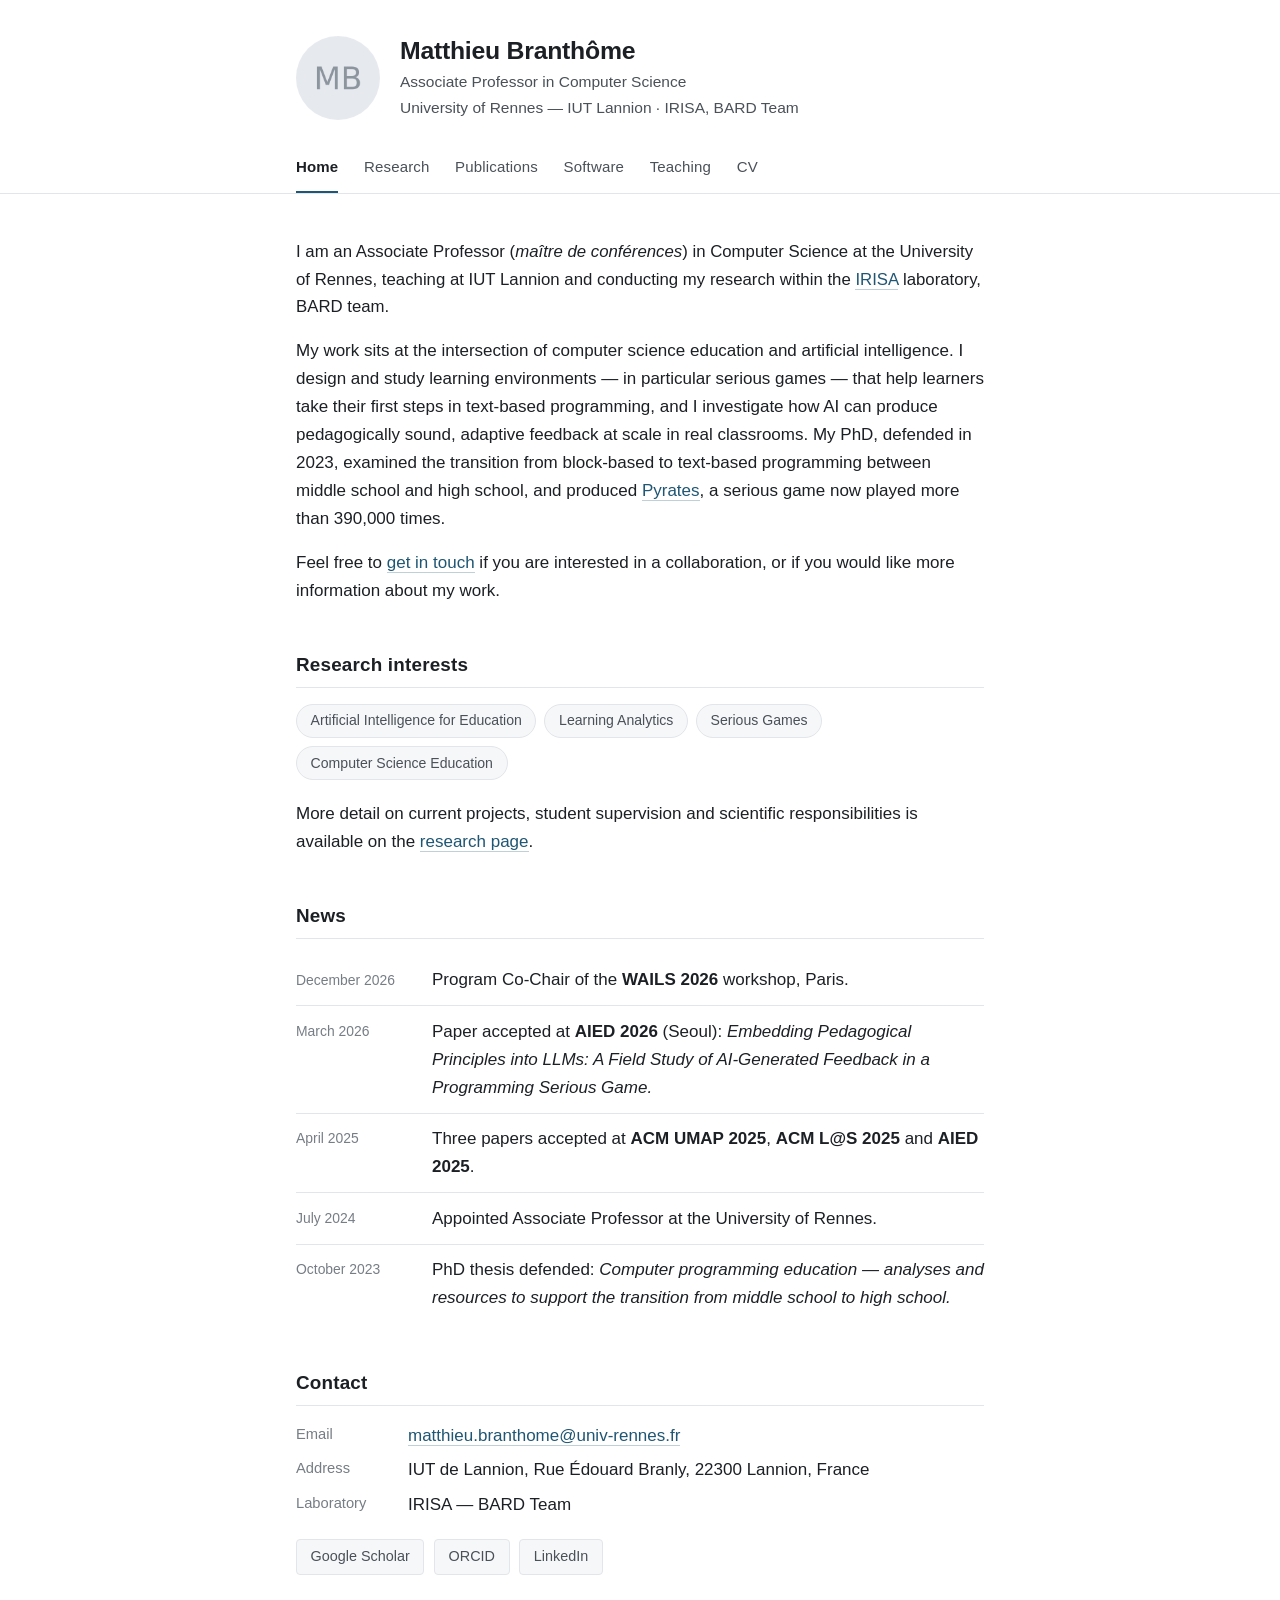
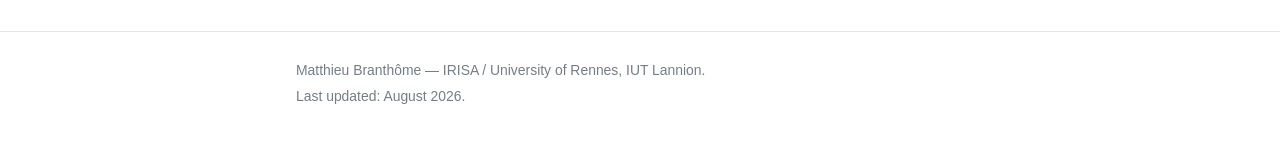
==== index.html @ 9af1801c "Initial version of the IRISA personal research page Static site, six pages, no build step: - index: " ====
<!DOCTYPE html>
<html lang="en">
<head>
<meta charset="utf-8">
<meta name="viewport" content="width=device-width, initial-scale=1">
<title>Matthieu Branthôme — Associate Professor, University of Rennes / IRISA</title>
<meta name="description" content="Matthieu Branthôme, Associate Professor in Computer Science at the University of Rennes (IUT Lannion), IRISA laboratory. Research on AI for education, learning analytics, serious games and computer science education.">
<meta name="author" content="Matthieu Branthôme">
<link rel="stylesheet" href="style.css">
</head>
<body>

<header class="site-header">
  <div class="wrap">
    <div class="identity">
      <img src="photo.jpg" alt="Portrait of Matthieu Branthôme">
      <div>
        <h1>Matthieu Branthôme</h1>
        <p class="role">
          <span>Associate Professor in Computer Science</span>
          <span>University of Rennes — IUT Lannion · IRISA, BARD Team</span>
        </p>
      </div>
    </div>
    <nav class="site-nav" aria-label="Main">
      <ul>
        <li><a href="index.html" aria-current="page">Home</a></li>
        <li><a href="research.html">Research</a></li>
        <li><a href="publications.html">Publications</a></li>
        <li><a href="software.html">Software</a></li>
        <li><a href="teaching.html">Teaching</a></li>
        <li><a href="cv.html">CV</a></li>
      </ul>
    </nav>
  </div>
</header>

<main>
  <div class="wrap">

    <section>
      <p class="lead">
        I am an Associate Professor (<em>maître de conférences</em>) in Computer Science at
        the University of Rennes, teaching at IUT Lannion and conducting my research within
        the <a href="https://www.irisa.fr/">IRISA</a> laboratory, BARD team.
      </p>
      <p>
        My work sits at the intersection of computer science education and artificial
        intelligence. I design and study learning environments — in particular serious
        games — that help learners take their first steps in text-based programming, and I
        investigate how AI can produce pedagogically sound, adaptive feedback at scale in
        real classrooms. My PhD, defended in 2023, examined the transition from block-based
        to text-based programming between middle school and high school, and produced
        <a href="software.html">Pyrates</a>, a serious game now played more than 390,000 times.
      </p>
      <p>
        Feel free to <a href="#contact">get in touch</a> if you are interested in a
        collaboration, or if you would like more information about my work.
      </p>
    </section>

    <section>
      <h2>Research interests</h2>
      <ul class="tags">
        <li>Artificial Intelligence for Education</li>
        <li>Learning Analytics</li>
        <li>Serious Games</li>
        <li>Computer Science Education</li>
      </ul>
      <p>
        More detail on current projects, student supervision and scientific
        responsibilities is available on the <a href="research.html">research page</a>.
      </p>
    </section>

    <section>
      <h2>News</h2>
      <ul class="news">
        <li>
          <time datetime="2026-12">December 2026</time>
          <div>Program Co-Chair of the <strong>WAILS 2026</strong> workshop, Paris.</div>
        </li>
        <li>
          <time datetime="2026-03">March 2026</time>
          <div>
            Paper accepted at <strong>AIED 2026</strong> (Seoul):
            <em>Embedding Pedagogical Principles into LLMs: A Field Study of AI-Generated
            Feedback in a Programming Serious Game.</em>
          </div>
        </li>
        <li>
          <time datetime="2025-04">April 2025</time>
          <div>
            Three papers accepted at <strong>ACM UMAP 2025</strong>,
            <strong>ACM L@S 2025</strong> and <strong>AIED 2025</strong>.
          </div>
        </li>
        <li>
          <time datetime="2024-07">July 2024</time>
          <div>Appointed Associate Professor at the University of Rennes.</div>
        </li>
        <li>
          <time datetime="2023-10">October 2023</time>
          <div>
            PhD thesis defended:
            <em>Computer programming education — analyses and resources to support the
            transition from middle school to high school.</em>
          </div>
        </li>
      </ul>
    </section>

    <section id="contact">
      <h2>Contact</h2>
      <dl class="contact">
        <dt>Email</dt>
        <dd><a href="mailto:matthieu.branthome@univ-rennes.fr">matthieu.branthome@univ-rennes.fr</a></dd>
        <dt>Address</dt>
        <dd>IUT de Lannion, Rue Édouard Branly, 22300 Lannion, France</dd>
        <dt>Laboratory</dt>
        <dd>IRISA — BARD Team</dd>
      </dl>
      <ul class="profiles">
        <li><a href="https://scholar.google.com/citations?user=osJZPW0AAAAJ&amp;hl=fr">Google Scholar</a></li>
        <li><a href="https://orcid.org/0000-0002-9795-0760">ORCID</a></li>
        <li><a href="https://www.linkedin.com/in/matthieu-branthome/">LinkedIn</a></li>
      </ul>
    </section>

  </div>
</main>

<footer class="site-footer">
  <div class="wrap">
    <p>Matthieu Branthôme — IRISA / University of Rennes, IUT Lannion.</p>
    <p>Last updated: August 2026.</p>
  </div>
</footer>

</body>
</html>
---- style.css ----
/* ------------------------------------------------------------------
   Matthieu Branthôme — personal research page
   Single stylesheet shared by every page.
   No external dependencies: works offline and on a static WebDAV space.
   ------------------------------------------------------------------ */

:root {
  --ink:        #1c2024;
  --ink-soft:   #4a5158;
  --ink-faint:  #767d85;
  --accent:     #1f5673;
  --accent-dk:  #14384b;
  --rule:       #e2e5e9;
  --bg:         #ffffff;
  --bg-soft:    #f6f7f9;
  --maxw:       46rem;
}

*, *::before, *::after { box-sizing: border-box; }

html { -webkit-text-size-adjust: 100%; }

body {
  margin: 0;
  background: var(--bg);
  color: var(--ink);
  font-family: -apple-system, BlinkMacSystemFont, "Segoe UI", "Helvetica Neue",
               Arial, sans-serif;
  font-size: 17px;
  line-height: 1.65;
  -webkit-font-smoothing: antialiased;
}

.wrap {
  max-width: var(--maxw);
  margin: 0 auto;
  padding: 0 1.5rem;
}

/* ---------- Links ---------- */

a {
  color: var(--accent);
  text-decoration: none;
  border-bottom: 1px solid rgba(31, 86, 115, 0.28);
}

a:hover { color: var(--accent-dk); border-bottom-color: var(--accent-dk); }

a:focus-visible {
  outline: 2px solid var(--accent);
  outline-offset: 2px;
  border-radius: 2px;
}

/* ---------- Header & navigation ---------- */

.site-header {
  border-bottom: 1px solid var(--rule);
  padding: 2.25rem 0 0;
}

.identity { display: flex; align-items: center; gap: 1.25rem; flex-wrap: wrap; }

.identity img {
  width: 84px; height: 84px;
  border-radius: 50%;
  object-fit: cover;
  background: var(--bg-soft);
  flex: none;
}

.identity h1 {
  font-size: 1.55rem;
  line-height: 1.25;
  margin: 0 0 0.15rem;
  letter-spacing: -0.01em;
}

.identity .role {
  margin: 0;
  color: var(--ink-soft);
  font-size: 0.97rem;
}

.identity .role span { display: block; }

nav.site-nav { margin-top: 1.75rem; }

nav.site-nav ul {
  list-style: none;
  margin: 0;
  padding: 0;
  display: flex;
  flex-wrap: wrap;
  gap: 0.25rem 1.6rem;
}

nav.site-nav a {
  display: inline-block;
  padding: 0.4rem 0 0.7rem;
  border-bottom: 2px solid transparent;
  color: var(--ink-soft);
  font-size: 0.94rem;
  letter-spacing: 0.01em;
}

nav.site-nav a:hover { color: var(--accent); }

nav.site-nav a[aria-current="page"] {
  color: var(--ink);
  font-weight: 600;
  border-bottom-color: var(--accent);
}

/* ---------- Main content ---------- */

main { padding: 2.75rem 0 3.5rem; }

h2 {
  font-size: 1.18rem;
  letter-spacing: 0.01em;
  margin: 2.75rem 0 1rem;
  padding-bottom: 0.4rem;
  border-bottom: 1px solid var(--rule);
}

main > .wrap > h2:first-child,
main .wrap > section:first-child h2 { margin-top: 0; }

h3 {
  font-size: 1.02rem;
  margin: 1.75rem 0 0.6rem;
  color: var(--accent-dk);
}

p { margin: 0 0 1rem; }

.lead { font-size: 1.05rem; }

ul.plain { list-style: none; margin: 0 0 1rem; padding: 0; }

ul.plain > li { margin-bottom: 0.45rem; }

ul.tags {
  list-style: none;
  display: flex;
  flex-wrap: wrap;
  gap: 0.5rem;
  margin: 0 0 1.25rem;
  padding: 0;
}

ul.tags li {
  background: var(--bg-soft);
  border: 1px solid var(--rule);
  border-radius: 999px;
  padding: 0.28rem 0.85rem;
  font-size: 0.88rem;
  color: var(--ink-soft);
}

/* ---------- News ---------- */

.news { list-style: none; margin: 0; padding: 0; }

.news li {
  display: grid;
  grid-template-columns: 7.5rem 1fr;
  gap: 0 1rem;
  padding: 0.7rem 0;
  border-bottom: 1px solid var(--rule);
}

.news li:last-child { border-bottom: 0; }

.news time {
  color: var(--ink-faint);
  font-size: 0.87rem;
  font-variant-numeric: tabular-nums;
  padding-top: 0.15rem;
}

/* ---------- Publications ---------- */

ol.pubs { list-style: none; margin: 0; padding: 0; counter-reset: pub; }

ol.pubs > li {
  position: relative;
  padding: 0 0 1.15rem 2.4rem;
  margin-bottom: 1.15rem;
  border-bottom: 1px solid var(--rule);
}

ol.pubs > li:last-child { border-bottom: 0; }

ol.pubs > li::before {
  counter-increment: pub;
  content: "[" counter(pub) "]";
  position: absolute;
  left: 0;
  top: 0;
  color: var(--ink-faint);
  font-size: 0.86rem;
  font-variant-numeric: tabular-nums;
  padding-top: 0.15rem;
}

.pub-title { font-weight: 600; }

.pub-venue { color: var(--ink-soft); font-style: italic; }

.pub-meta { display: block; font-size: 0.89rem; margin-top: 0.2rem; }

.pub-meta a { margin-right: 0.9rem; }

/* ---------- Teaching / CV entries ---------- */

.entry {
  padding: 0 0 1.1rem;
  margin-bottom: 1.1rem;
  border-bottom: 1px solid var(--rule);
}

.entry:last-child { border-bottom: 0; }

.entry-head {
  display: flex;
  justify-content: space-between;
  align-items: baseline;
  gap: 1rem;
  flex-wrap: wrap;
}

.entry-head h3 { margin: 0; color: var(--ink); font-size: 1rem; }

.entry-head .when {
  color: var(--ink-faint);
  font-size: 0.87rem;
  font-variant-numeric: tabular-nums;
  white-space: nowrap;
}

.entry .where { color: var(--ink-soft); font-size: 0.94rem; margin: 0.1rem 0 0.5rem; }

table.courses {
  width: 100%;
  border-collapse: collapse;
  font-size: 0.94rem;
  margin: 0.5rem 0 0;
}

table.courses th {
  text-align: left;
  font-weight: 600;
  font-size: 0.8rem;
  letter-spacing: 0.04em;
  text-transform: uppercase;
  color: var(--ink-faint);
  border-bottom: 1px solid var(--rule);
  padding: 0 0.75rem 0.35rem 0;
}

table.courses td {
  padding: 0.45rem 0.75rem 0.45rem 0;
  border-bottom: 1px solid var(--rule);
  vertical-align: top;
}

table.courses tr:last-child td { border-bottom: 0; }

table.courses td:nth-child(2),
table.courses th:nth-child(2) { white-space: nowrap; color: var(--ink-soft); }

table.courses td:last-child,
table.courses th:last-child {
  white-space: nowrap;
  text-align: right;
  padding-right: 0;
  color: var(--ink-soft);
  font-variant-numeric: tabular-nums;
}

/* ---------- Callout box ---------- */

.card {
  background: var(--bg-soft);
  border: 1px solid var(--rule);
  border-radius: 6px;
  padding: 1.25rem 1.4rem;
  margin: 0 0 1.5rem;
}

.card p:last-child { margin-bottom: 0; }

.card h3 { margin-top: 0; }

/* ---------- Contact / profile links ---------- */

.contact { display: grid; grid-template-columns: 6rem 1fr; gap: 0.4rem 1rem; margin: 0; }

.contact dt { color: var(--ink-faint); font-size: 0.92rem; }

.contact dd { margin: 0; }

.profiles {
  list-style: none;
  display: flex;
  flex-wrap: wrap;
  gap: 0.6rem;
  padding: 0;
  margin: 1.25rem 0 0;
}

.profiles a {
  display: inline-block;
  border: 1px solid var(--rule);
  border-radius: 4px;
  padding: 0.32rem 0.85rem;
  font-size: 0.9rem;
  color: var(--ink-soft);
  background: var(--bg-soft);
}

.profiles a:hover { color: var(--accent); border-color: var(--accent); }

/* ---------- Footer ---------- */

.site-footer {
  border-top: 1px solid var(--rule);
  padding: 1.5rem 0 2.5rem;
  color: var(--ink-faint);
  font-size: 0.87rem;
}

.site-footer p { margin: 0.2rem 0; }

.site-footer a { color: var(--ink-soft); }

/* ---------- Small screens ---------- */

@media (max-width: 34rem) {
  body { font-size: 16px; }
  .identity img { width: 68px; height: 68px; }
  .identity h1 { font-size: 1.35rem; }
  .news li { grid-template-columns: 1fr; gap: 0.1rem; }
  .contact { grid-template-columns: 1fr; gap: 0 0; }
  .contact dd { margin-bottom: 0.5rem; }
  nav.site-nav ul { gap: 0.1rem 1.1rem; }
  table.courses td:last-child, table.courses th:last-child { white-space: normal; }
}

/* ---------- Print ---------- */

@media print {
  nav.site-nav, .site-footer { display: none; }
  body { font-size: 11pt; }
  a { color: var(--ink); border-bottom: 0; }
}
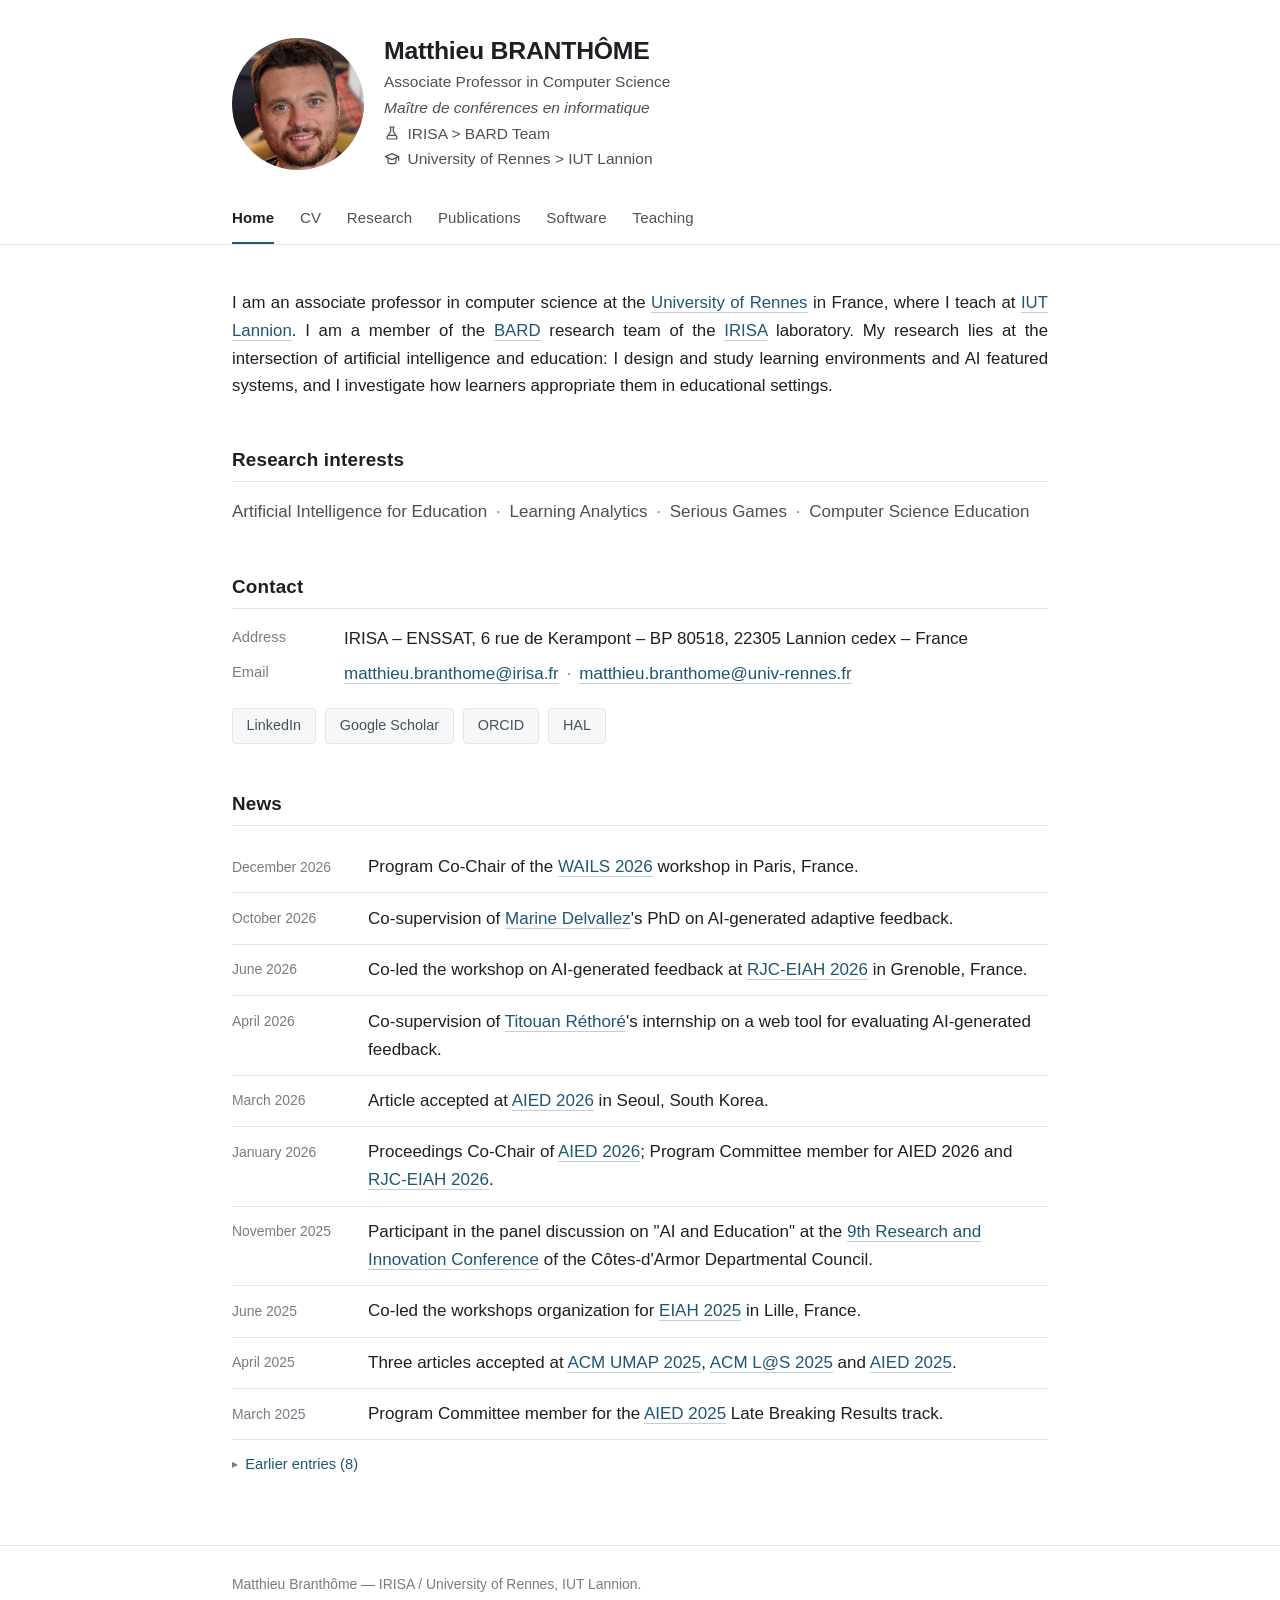
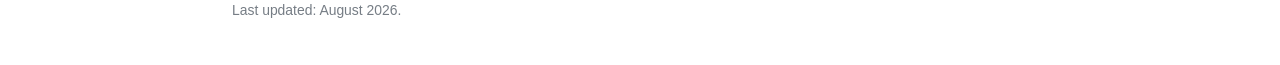
==== commit 7acf63fd: "First version" ====
--- a/index.html
+++ b/index.html
@@ -3,9 +3,10 @@
 <head>
 <meta charset="utf-8">
 <meta name="viewport" content="width=device-width, initial-scale=1">
-<title>Matthieu Branthôme — Associate Professor, University of Rennes / IRISA</title>
-<meta name="description" content="Matthieu Branthôme, Associate Professor in Computer Science at the University of Rennes (IUT Lannion), IRISA laboratory. Research on AI for education, learning analytics, serious games and computer science education.">
+<title>Matthieu Branthôme — Associate Professor, IRISA / University of Rennes</title>
+<meta name="description" content="Matthieu Branthôme, Associate Professor in Computer Science at the University of Rennes (IUT Lannion), member of the BARD team at IRISA. Artificial Intelligence for Education, Learning Analytics, Serious Games, Computer Science Education.">
 <meta name="author" content="Matthieu Branthôme">
+<link rel="icon" type="image/png" href="favicon.png">
 <link rel="stylesheet" href="style.css">
 </head>
 <body>
@@ -15,21 +16,23 @@
     <div class="identity">
       <img src="photo.jpg" alt="Portrait of Matthieu Branthôme">
       <div>
-        <h1>Matthieu Branthôme</h1>
+        <h1>Matthieu BRANTHÔME</h1>
         <p class="role">
           <span>Associate Professor in Computer Science</span>
-          <span>University of Rennes — IUT Lannion · IRISA, BARD Team</span>
+          <span><em>Maître de conférences en informatique</em></span>
+          <span class="aff research">IRISA &gt; BARD Team</span>
+          <span class="aff teaching">University of Rennes &gt; IUT Lannion</span>
         </p>
       </div>
     </div>
     <nav class="site-nav" aria-label="Main">
       <ul>
         <li><a href="index.html" aria-current="page">Home</a></li>
+        <li><a href="cv.html">CV</a></li>
         <li><a href="research.html">Research</a></li>
         <li><a href="publications.html">Publications</a></li>
         <li><a href="software.html">Software</a></li>
         <li><a href="teaching.html">Teaching</a></li>
-        <li><a href="cv.html">CV</a></li>
       </ul>
     </nav>
   </div>
@@ -40,37 +43,45 @@
 
     <section>
       <p class="lead">
-        I am an Associate Professor (<em>maître de conférences</em>) in Computer Science at
-        the University of Rennes, teaching at IUT Lannion and conducting my research within
-        the <a href="https://www.irisa.fr/">IRISA</a> laboratory, BARD team.
-      </p>
-      <p>
-        My work sits at the intersection of computer science education and artificial
-        intelligence. I design and study learning environments — in particular serious
-        games — that help learners take their first steps in text-based programming, and I
-        investigate how AI can produce pedagogically sound, adaptive feedback at scale in
-        real classrooms. My PhD, defended in 2023, examined the transition from block-based
-        to text-based programming between middle school and high school, and produced
-        <a href="software.html">Pyrates</a>, a serious game now played more than 390,000 times.
-      </p>
-      <p>
-        Feel free to <a href="#contact">get in touch</a> if you are interested in a
-        collaboration, or if you would like more information about my work.
+        I am an associate professor in computer science at the
+        <a href="https://www.univ-rennes.fr/" target="_blank" rel="noopener">University of Rennes</a> in France, where I
+        teach at <a href="https://iut-lannion.univ-rennes.fr/" target="_blank" rel="noopener">IUT Lannion</a>. I am a member
+        of the <a href="https://www-bard.irisa.fr/" target="_blank" rel="noopener">BARD</a> research team of the
+        <a href="https://www.irisa.fr/" target="_blank" rel="noopener">IRISA</a> laboratory. My research lies at the
+        intersection of artificial intelligence and education: I design and study learning
+        environments and AI featured systems, and I investigate how learners appropriate them
+        in educational settings.
       </p>
     </section>
 
     <section>
       <h2>Research interests</h2>
-      <ul class="tags">
+      <ul class="interests">
         <li>Artificial Intelligence for Education</li>
         <li>Learning Analytics</li>
         <li>Serious Games</li>
         <li>Computer Science Education</li>
       </ul>
-      <p>
-        More detail on current projects, student supervision and scientific
-        responsibilities is available on the <a href="research.html">research page</a>.
-      </p>
+    </section>
+
+    <section id="contact">
+      <h2>Contact</h2>
+      <dl class="contact">
+        <dt>Address</dt>
+        <dd>IRISA – ENSSAT, 6 rue de Kerampont – BP 80518, 22305 Lannion cedex – France</dd>
+        <dt>Email</dt>
+        <dd class="mails">
+          <a href="mailto:matthieu.branthome@irisa.fr">matthieu.branthome@irisa.fr</a>
+          <span aria-hidden="true">·</span>
+          <a href="mailto:matthieu.branthome@univ-rennes.fr">matthieu.branthome@univ-rennes.fr</a>
+        </dd>
+      </dl>
+      <ul class="profiles">
+        <li><a href="https://www.linkedin.com/in/matthieu-branthome/" target="_blank" rel="noopener">LinkedIn</a></li>
+        <li><a href="https://scholar.google.com/citations?user=osJZPW0AAAAJ&amp;hl=fr" target="_blank" rel="noopener">Google Scholar</a></li>
+        <li><a href="https://orcid.org/0000-0002-9795-0760" target="_blank" rel="noopener">ORCID</a></li>
+        <li><a href="https://cv.hal.science/matthieu-branthome" target="_blank" rel="noopener">HAL</a></li>
+      </ul>
     </section>
 
     <section>
@@ -78,53 +89,150 @@
       <ul class="news">
         <li>
           <time datetime="2026-12">December 2026</time>
-          <div>Program Co-Chair of the <strong>WAILS 2026</strong> workshop, Paris.</div>
+          <div>
+            Program Co-Chair of the
+            <a href="https://wailsworkshop.github.io/2026/" target="_blank" rel="noopener">WAILS 2026</a> workshop in Paris,
+            France.
+          </div>
+        </li>
+        <li>
+          <time datetime="2026-10">October 2026</time>
+          <div>
+            Co-supervision of
+            <a href="https://www.linkedin.com/in/marine-delvallez-9a65a2299/" target="_blank" rel="noopener">Marine Delvallez</a>'s
+            PhD on AI-generated adaptive feedback.
+          </div>
+        </li>
+        <li>
+          <time datetime="2026-06">June 2026</time>
+          <div>
+            Co-led the workshop on AI-generated feedback at
+            <a href="https://rjc-eiah2026.sciencesconf.org/" target="_blank" rel="noopener">RJC-EIAH 2026</a> in Grenoble,
+            France.
+          </div>
+        </li>
+        <li>
+          <time datetime="2026-04">April 2026</time>
+          <div>
+            Co-supervision of
+            <a href="https://www.linkedin.com/in/titouan-rethore-1b83132bb/" target="_blank" rel="noopener">Titouan Réthoré</a>'s
+            internship on a web tool for evaluating AI-generated feedback.
+          </div>
         </li>
         <li>
           <time datetime="2026-03">March 2026</time>
           <div>
-            Paper accepted at <strong>AIED 2026</strong> (Seoul):
-            <em>Embedding Pedagogical Principles into LLMs: A Field Study of AI-Generated
-            Feedback in a Programming Serious Game.</em>
+            Article accepted at
+            <a href="https://www.aied-conference.org/2026" target="_blank" rel="noopener">AIED 2026</a> in Seoul, South
+            Korea.
+          </div>
+        </li>
+        <li>
+          <time datetime="2026-01">January 2026</time>
+          <div>
+            Proceedings Co-Chair of
+            <a href="https://www.aied-conference.org/2026" target="_blank" rel="noopener">AIED 2026</a>; Program Committee
+            member for AIED 2026 and
+            <a href="https://rjc-eiah2026.sciencesconf.org/" target="_blank" rel="noopener">RJC-EIAH 2026</a>.
+          </div>
+        </li>
+        <li>
+          <time datetime="2025-11">November 2025</time>
+          <div>
+            Participant in the panel discussion on "AI and Education" at the
+            <a href="https://sup.cotesdarmor.fr/programme-des-9emes-assises-de-la-recherche-et-de-l-innovation" target="_blank" rel="noopener">9th
+            Research and Innovation Conference</a> of the Côtes-d'Armor Departmental Council.
+          </div>
+        </li>
+        <li>
+          <time datetime="2025-06">June 2025</time>
+          <div>
+            Co-led the workshops organization for
+            <a href="https://eiah2025.sciencesconf.org/" target="_blank" rel="noopener">EIAH 2025</a> in Lille, France.
           </div>
         </li>
         <li>
           <time datetime="2025-04">April 2025</time>
           <div>
-            Three papers accepted at <strong>ACM UMAP 2025</strong>,
-            <strong>ACM L@S 2025</strong> and <strong>AIED 2025</strong>.
-          </div>
-        </li>
-        <li>
-          <time datetime="2024-07">July 2024</time>
-          <div>Appointed Associate Professor at the University of Rennes.</div>
-        </li>
-        <li>
-          <time datetime="2023-10">October 2023</time>
-          <div>
-            PhD thesis defended:
-            <em>Computer programming education — analyses and resources to support the
-            transition from middle school to high school.</em>
-          </div>
-        </li>
-      </ul>
-    </section>
-
-    <section id="contact">
-      <h2>Contact</h2>
-      <dl class="contact">
-        <dt>Email</dt>
-        <dd><a href="mailto:matthieu.branthome@univ-rennes.fr">matthieu.branthome@univ-rennes.fr</a></dd>
-        <dt>Address</dt>
-        <dd>IUT de Lannion, Rue Édouard Branly, 22300 Lannion, France</dd>
-        <dt>Laboratory</dt>
-        <dd>IRISA — BARD Team</dd>
-      </dl>
-      <ul class="profiles">
-        <li><a href="https://scholar.google.com/citations?user=osJZPW0AAAAJ&amp;hl=fr">Google Scholar</a></li>
-        <li><a href="https://orcid.org/0000-0002-9795-0760">ORCID</a></li>
-        <li><a href="https://www.linkedin.com/in/matthieu-branthome/">LinkedIn</a></li>
-      </ul>
+            Three articles accepted at
+            <a href="https://www.um.org/umap2025/" target="_blank" rel="noopener">ACM UMAP 2025</a>,
+            <a href="https://learningatscale.acm.org/las2025/" target="_blank" rel="noopener">ACM L@S 2025</a> and
+            <a href="https://aied2025.itd.cnr.it/" target="_blank" rel="noopener">AIED 2025</a>.
+          </div>
+        </li>
+        <li>
+          <time datetime="2025-03">March 2025</time>
+          <div>
+            Program Committee member for the
+            <a href="https://aied2025.itd.cnr.it/" target="_blank" rel="noopener">AIED 2025</a> Late Breaking Results track.
+          </div>
+        </li>
+      </ul>
+
+      <details class="news-more">
+        <summary>Earlier entries (8)</summary>
+        <ul class="news">
+          <li>
+            <time datetime="2024-10">October 2024</time>
+            <div>
+              Took part in the University of Lille's
+              <a href="https://soundcloud.com/dapi-universite-de-lille/idee-recue-8-lia-sera-demain-linterlocutrice-des-etudiants-avec-matthieu-branthome" target="_blank" rel="noopener">"Ludopédagogie" podcast</a>.
+            </div>
+          </li>
+          <li>
+            <time datetime="2024-07">July 2024</time>
+            <div>
+              Appointed Associate Professor at the
+              <a href="https://www.univ-rennes.fr/" target="_blank" rel="noopener">University of Rennes</a>; teaching at
+              <a href="https://iut-lannion.univ-rennes.fr/" target="_blank" rel="noopener">IUT Lannion</a>; research in the
+              <a href="https://www-druid.irisa.fr/" target="_blank" rel="noopener">DRUID</a> team at
+              <a href="https://www.irisa.fr/" target="_blank" rel="noopener">IRISA</a>.
+            </div>
+          </li>
+          <li>
+            <time datetime="2024-06">June 2024</time>
+            <div>
+              Co-led the workshop on practical statistics for TEL at
+              <a href="https://rjc2024.sciencesconf.org/" target="_blank" rel="noopener">RJC-EIAH</a> in Laval, France.
+            </div>
+          </li>
+          <li>
+            <time datetime="2024-03">March 2024</time>
+            <div>
+              Program Committee member for the
+              <a href="https://aied2024.cesar.school/home" target="_blank" rel="noopener">AIED 2024</a> Late Breaking
+              Results track.
+            </div>
+          </li>
+          <li>
+            <time datetime="2024-01">January 2024</time>
+            <div>
+              Thesis manuscript available online.
+              <span class="pub-meta"><a href="https://theses.hal.science/tel-04397329v1" target="_blank" rel="noopener">HAL: tel-04397329</a></span>
+            </div>
+          </li>
+          <li>
+            <time datetime="2023-12">December 2023</time>
+            <div>
+              Article accepted in
+              <a href="https://dl.acm.org/journal/toce" target="_blank" rel="noopener">ACM Transactions on Computing
+              Education</a>.
+            </div>
+          </li>
+          <li>
+            <time datetime="2023-10">October 2023</time>
+            <div>PhD thesis defended on 11 October 2023.</div>
+          </li>
+          <li>
+            <time datetime="2023-09">September 2023</time>
+            <div>
+              Joined <a href="https://www.enssat.fr/" target="_blank" rel="noopener">ENSSAT Lannion</a> and the
+              <a href="https://www.irisa.fr/" target="_blank" rel="noopener">IRISA</a> laboratory as a teaching and
+              research assistant.
+            </div>
+          </li>
+        </ul>
+      </details>
     </section>
 
   </div>
--- a/style.css
+++ b/style.css
@@ -13,7 +13,7 @@
   --rule:       #e2e5e9;
   --bg:         #ffffff;
   --bg-soft:    #f6f7f9;
-  --maxw:       46rem;
+  --maxw:       54rem;
 }
 
 *, *::before, *::after { box-sizing: border-box; }
@@ -63,7 +63,7 @@
 .identity { display: flex; align-items: center; gap: 1.25rem; flex-wrap: wrap; }
 
 .identity img {
-  width: 84px; height: 84px;
+  width: 132px; height: 132px;
   border-radius: 50%;
   object-fit: cover;
   background: var(--bg-soft);
@@ -341,7 +341,7 @@
 
 @media (max-width: 34rem) {
   body { font-size: 16px; }
-  .identity img { width: 68px; height: 68px; }
+  .identity img { width: 104px; height: 104px; }
   .identity h1 { font-size: 1.35rem; }
   .news li { grid-template-columns: 1fr; gap: 0.1rem; }
   .contact { grid-template-columns: 1fr; gap: 0 0; }
@@ -357,3 +357,165 @@
   body { font-size: 11pt; }
   a { color: var(--ink); border-bottom: 0; }
 }
+
+/* ---------- Screenshots / figures ---------- */
+
+figure.screenshot {
+  margin: 0 0 1.5rem;
+}
+
+figure.screenshot img {
+  display: block;
+  width: 100%;
+  height: auto;
+  border: 1px solid var(--rule);
+  border-radius: 6px;
+  background: var(--bg-soft);
+}
+
+figure.screenshot figcaption {
+  margin-top: 0.5rem;
+  color: var(--ink-faint);
+  font-size: 0.87rem;
+}
+
+@media (max-width: 34rem) {
+  table.courses td:nth-child(2),
+  table.courses th:nth-child(2) { white-space: normal; }
+}
+
+/* ---------- Research interests (plain text, not controls) ---------- */
+
+ul.interests {
+  list-style: none;
+  display: flex;
+  flex-wrap: wrap;
+  gap: 0 0.55rem;
+  margin: 0 0 1rem;
+  padding: 0;
+  color: var(--ink-soft);
+}
+
+ul.interests li:not(:last-child)::after {
+  content: "·";
+  color: var(--ink-faint);
+  margin-left: 0.55rem;
+}
+
+/* ---------- Collapsible older news ---------- */
+
+details.news-more { border-top: 1px solid var(--rule); }
+
+details.news-more > summary {
+  cursor: pointer;
+  padding: 0.75rem 0;
+  font-size: 0.92rem;
+  color: var(--accent);
+  list-style: none;
+  display: flex;
+  align-items: center;
+  gap: 0.45rem;
+}
+
+details.news-more > summary::-webkit-details-marker { display: none; }
+
+details.news-more > summary::before {
+  content: "\25B8";
+  font-size: 0.75rem;
+  color: var(--ink-faint);
+}
+
+details.news-more[open] > summary::before { content: "\25BE"; }
+
+details.news-more > summary:hover { color: var(--accent-dk); }
+
+details.news-more > summary:focus-visible {
+  outline: 2px solid var(--accent);
+  outline-offset: 2px;
+  border-radius: 2px;
+}
+
+details.news-more > .news { border-top: 1px solid var(--rule); }
+
+/* ---------- Affiliation lines with icons ---------- */
+
+.identity .role .aff {
+  display: flex;
+  align-items: center;
+  gap: 0.45rem;
+}
+
+.identity .role .aff::before {
+  content: "";
+  flex: none;
+  width: 1.05em;
+  height: 1.05em;
+  background-position: center;
+  background-repeat: no-repeat;
+  background-size: contain;
+}
+
+.identity .role .aff.research::before {
+  background-image: url("data:image/svg+xml,<svg%20xmlns='http://www.w3.org/2000/svg'%20viewBox='0%200%2024%2024'%20fill='none'%20stroke='%234a5158'%20stroke-width='1.8'%20stroke-linecap='round'%20stroke-linejoin='round'><path%20d='M9%203h6'/><path%20d='M10%203v6.5L4.6%2018.2A2%202%200%200%200%206.3%2021h11.4a2%202%200%200%200%201.7-2.8L14%209.5V3'/><path%20d='M7.5%2015.5h9'/></svg>");
+}
+
+.identity .role .aff.teaching::before {
+  background-image: url("data:image/svg+xml,<svg%20xmlns='http://www.w3.org/2000/svg'%20viewBox='0%200%2024%2024'%20fill='none'%20stroke='%234a5158'%20stroke-width='1.8'%20stroke-linecap='round'%20stroke-linejoin='round'><path%20d='M12%204%202%208.5%2012%2013l10-4.5L12%204Z'/><path%20d='M6%2010.5V16c0%201.7%202.7%203%206%203s6-1.3%206-3v-5.5'/><path%20d='M22%208.5V14'/></svg>");
+}
+
+/* ---------- Justified running text ---------- */
+
+main section > p,
+.entry > p:not(.where) {
+  text-align: justify;
+  -webkit-hyphens: auto;
+  hyphens: auto;
+}
+
+@media (max-width: 34rem) {
+  main section > p,
+  .entry > p:not(.where) { text-align: left; }
+}
+
+/* ---------- Teaching responsibilities ---------- */
+
+.entry h4.resp-title {
+  font-size: 0.95rem;
+  margin: 1.15rem 0 0.4rem;
+  color: var(--ink);
+}
+
+ul.plain.resp { margin-bottom: 0; }
+
+ul.plain.resp > li {
+  display: flex;
+  justify-content: space-between;
+  align-items: baseline;
+  gap: 1rem;
+}
+
+ul.plain.resp .when {
+  color: var(--ink-faint);
+  font-size: 0.87rem;
+  font-variant-numeric: tabular-nums;
+  white-space: nowrap;
+}
+
+.contact dd.mails > span { color: var(--ink-faint); margin: 0 0.2rem; }
+
+/* ---------- Course tables: same column grid on every table ---------- */
+
+table.courses { table-layout: fixed; }
+
+table.courses th:nth-child(2),
+table.courses td:nth-child(2) { width: 11.5rem; }
+
+table.courses th:nth-child(3),
+table.courses td:nth-child(3) { width: 8rem; }
+
+@media (max-width: 34rem) {
+  table.courses th:nth-child(2),
+  table.courses td:nth-child(2) { width: 7.5rem; }
+  table.courses th:nth-child(3),
+  table.courses td:nth-child(3) { width: 5.5rem; }
+}
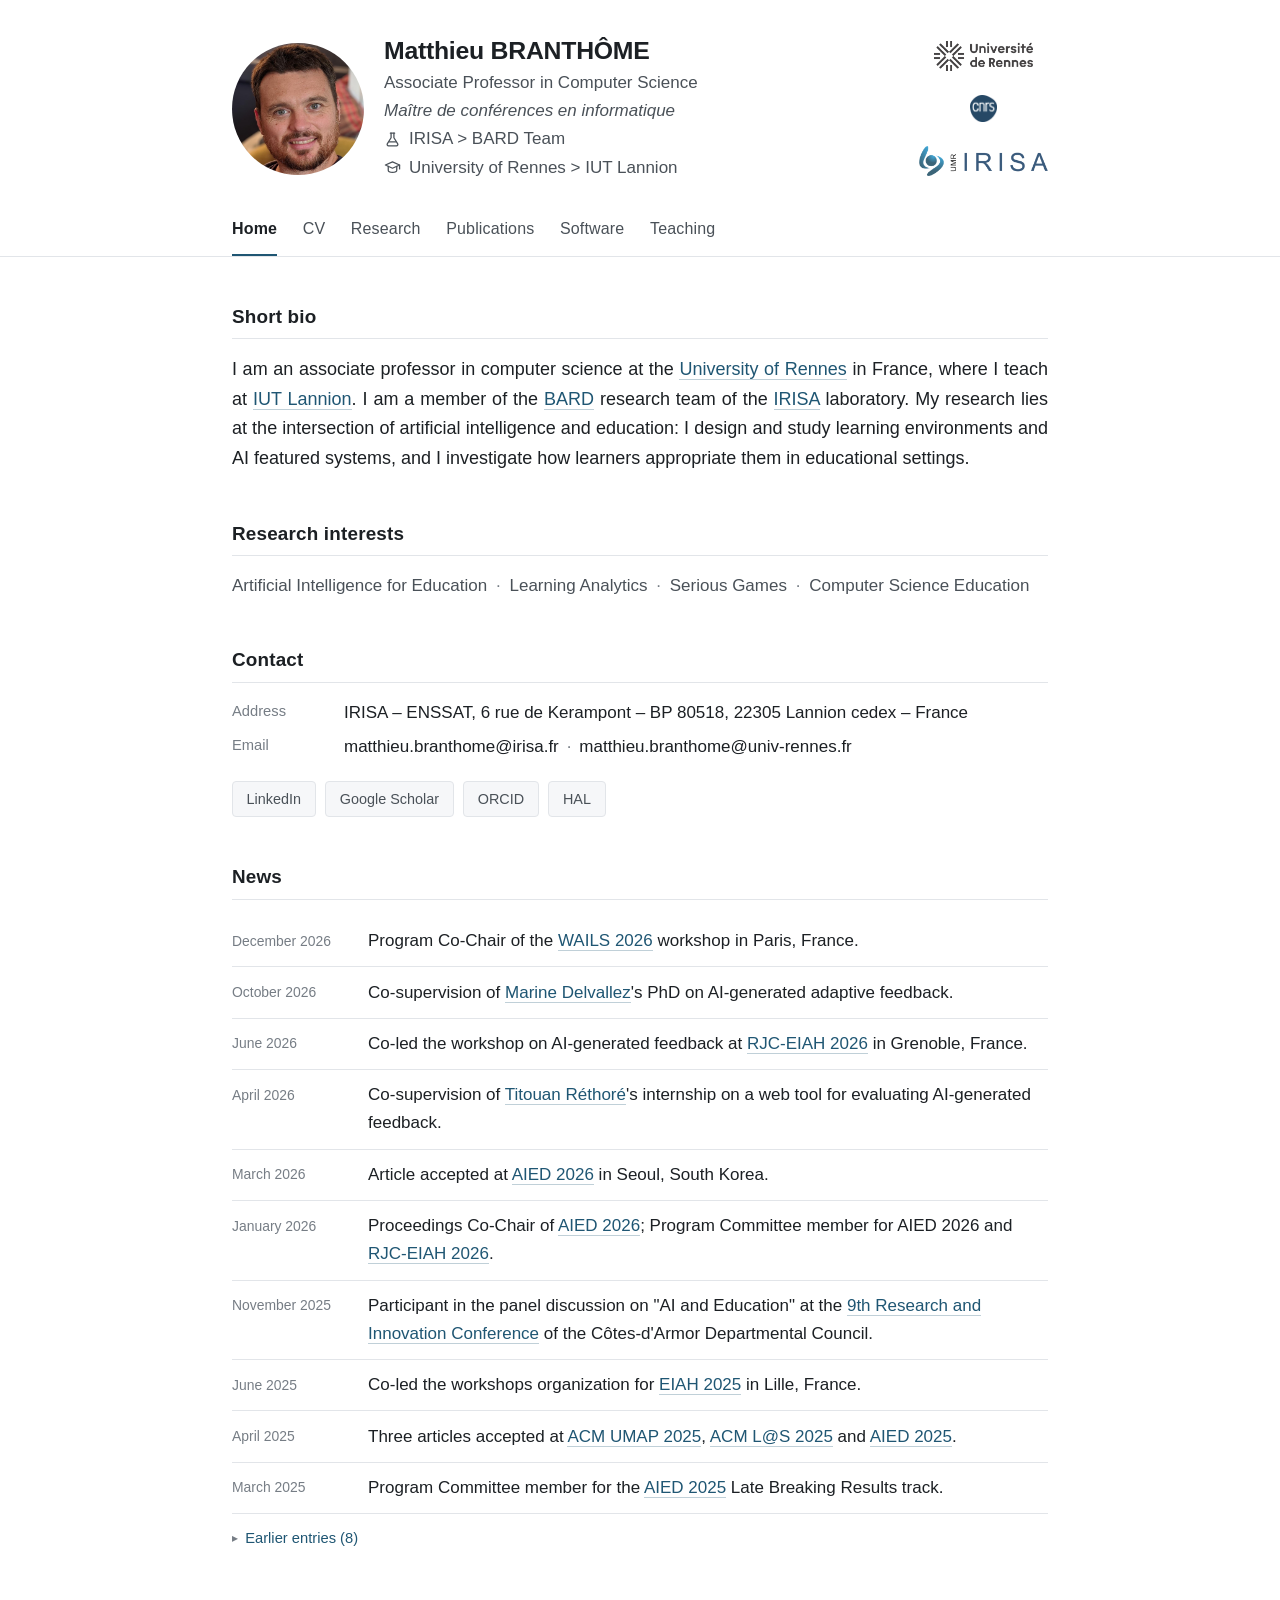
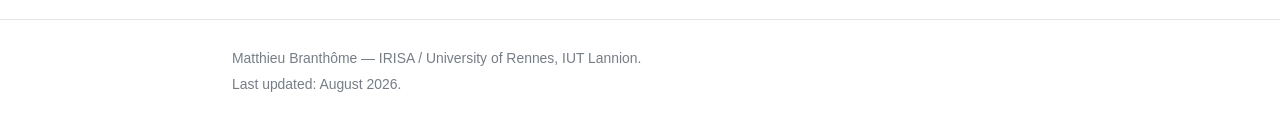
==== commit b2428849: "Rework content, typography and header - Header: institutional logos (Université de Rennes, CNRS, IRI" ====
--- a/index.html
+++ b/index.html
@@ -6,6 +6,71 @@
 <title>Matthieu Branthôme — Associate Professor, IRISA / University of Rennes</title>
 <meta name="description" content="Matthieu Branthôme, Associate Professor in Computer Science at the University of Rennes (IUT Lannion), member of the BARD team at IRISA. Artificial Intelligence for Education, Learning Analytics, Serious Games, Computer Science Education.">
 <meta name="author" content="Matthieu Branthôme">
+<link rel="canonical" href="https://people.irisa.fr/Matthieu.Branthome/">
+<meta property="og:type" content="profile">
+<meta property="og:title" content="Matthieu Branthôme — Associate Professor, IRISA / University of Rennes">
+<meta property="og:description" content="Matthieu Branthôme, Associate Professor in Computer Science at the University of Rennes (IUT Lannion), member of the BARD team at IRISA. Artificial Intelligence for Education, Learning Analytics, Serious Games, Computer Science Education.">
+<meta property="og:url" content="https://people.irisa.fr/Matthieu.Branthome/">
+<meta property="og:image" content="https://people.irisa.fr/Matthieu.Branthome/photo.jpg">
+<meta property="og:locale" content="en_GB">
+<meta property="og:site_name" content="Matthieu Branthôme">
+<meta name="twitter:card" content="summary">
+<script type="application/ld+json">
+{
+  "@context": "https://schema.org",
+  "@type": "Person",
+  "name": "Matthieu Branthôme",
+  "givenName": "Matthieu",
+  "familyName": "Branthôme",
+  "alternateName": "Matthieu Branthome",
+  "jobTitle": "Associate Professor in Computer Science",
+  "description": "Associate Professor in Computer Science at the University of Rennes (IUT Lannion), member of the BARD team at IRISA. Research on artificial intelligence for education, learning analytics, serious games and computer science education.",
+  "url": "https://people.irisa.fr/Matthieu.Branthome/",
+  "image": "https://people.irisa.fr/Matthieu.Branthome/photo.jpg",
+  "worksFor": {
+    "@type": "ResearchOrganization",
+    "name": "IRISA — BARD team",
+    "url": "https://www-bard.irisa.fr/"
+  },
+  "affiliation": [
+    {
+      "@type": "ResearchOrganization",
+      "name": "IRISA",
+      "url": "https://www.irisa.fr/"
+    },
+    {
+      "@type": "CollegeOrUniversity",
+      "name": "University of Rennes",
+      "url": "https://www.univ-rennes.fr/"
+    }
+  ],
+  "alumniOf": [
+    {
+      "@type": "CollegeOrUniversity",
+      "name": "University of Western Brittany (UBO)"
+    },
+    {
+      "@type": "CollegeOrUniversity",
+      "name": "INSA Rennes"
+    }
+  ],
+  "knowsAbout": [
+    "Artificial Intelligence for Education",
+    "Learning Analytics",
+    "Serious Games",
+    "Computer Science Education",
+    "Python programming education"
+  ],
+  "identifier": "https://orcid.org/0000-0002-9795-0760",
+  "sameAs": [
+    "https://orcid.org/0000-0002-9795-0760",
+    "https://scholar.google.com/citations?user=osJZPW0AAAAJ&hl=fr",
+    "https://cv.hal.science/matthieu-branthome",
+    "https://www.linkedin.com/in/matthieu-branthome/",
+    "https://www-bard.irisa.fr/team-members/"
+  ]
+}
+</script>
 <link rel="icon" type="image/png" href="favicon.png">
 <link rel="stylesheet" href="style.css">
 </head>
@@ -24,6 +89,11 @@
           <span class="aff teaching">University of Rennes &gt; IUT Lannion</span>
         </p>
       </div>
+      <ul class="logos" aria-label="Institutions">
+        <li><a href="https://www.univ-rennes.fr/" target="_blank" rel="noopener"><img src="univ-rennes.png" alt="Université de Rennes"></a></li>
+        <li><a href="https://www.cnrs.fr/" target="_blank" rel="noopener"><img src="cnrs.png" alt="CNRS" class="mark"></a></li>
+        <li><a href="https://www.irisa.fr/" target="_blank" rel="noopener"><img src="logo_irisa.png" alt="IRISA"></a></li>
+      </ul>
     </div>
     <nav class="site-nav" aria-label="Main">
       <ul>
@@ -42,6 +112,7 @@
   <div class="wrap">
 
     <section>
+      <h2>Short bio</h2>
       <p class="lead">
         I am an associate professor in computer science at the
         <a href="https://www.univ-rennes.fr/" target="_blank" rel="noopener">University of Rennes</a> in France, where I
@@ -71,9 +142,9 @@
         <dd>IRISA – ENSSAT, 6 rue de Kerampont – BP 80518, 22305 Lannion cedex – France</dd>
         <dt>Email</dt>
         <dd class="mails">
-          <a href="mailto:matthieu.branthome@irisa.fr">matthieu.branthome@irisa.fr</a>
+          <span class="mail">matthieu.branthome<i class="at"></i>irisa<i class="dot"></i>fr</span>
           <span aria-hidden="true">·</span>
-          <a href="mailto:matthieu.branthome@univ-rennes.fr">matthieu.branthome@univ-rennes.fr</a>
+          <span class="mail">matthieu.branthome<i class="at"></i>univ-rennes<i class="dot"></i>fr</span>
         </dd>
       </dl>
       <ul class="profiles">
--- a/style.css
+++ b/style.css
@@ -62,7 +62,7 @@
 
 .identity { display: flex; align-items: center; gap: 1.25rem; flex-wrap: wrap; }
 
-.identity img {
+.identity > img {
   width: 132px; height: 132px;
   border-radius: 50%;
   object-fit: cover;
@@ -80,7 +80,7 @@
 .identity .role {
   margin: 0;
   color: var(--ink-soft);
-  font-size: 0.97rem;
+  font-size: 17px;
 }
 
 .identity .role span { display: block; }
@@ -101,7 +101,7 @@
   padding: 0.4rem 0 0.7rem;
   border-bottom: 2px solid transparent;
   color: var(--ink-soft);
-  font-size: 0.94rem;
+  font-size: 16px;
   letter-spacing: 0.01em;
 }
 
@@ -129,14 +129,14 @@
 main .wrap > section:first-child h2 { margin-top: 0; }
 
 h3 {
-  font-size: 1.02rem;
+  font-size: 17px;
   margin: 1.75rem 0 0.6rem;
   color: var(--accent-dk);
 }
 
 p { margin: 0 0 1rem; }
 
-.lead { font-size: 1.05rem; }
+.lead { font-size: 18px; }
 
 ul.plain { list-style: none; margin: 0 0 1rem; padding: 0; }
 
@@ -187,7 +187,7 @@
 
 ol.pubs > li {
   position: relative;
-  padding: 0 0 1.15rem 2.4rem;
+  padding: 0 0 1.15rem 3rem;
   margin-bottom: 1.15rem;
   border-bottom: 1px solid var(--rule);
 }
@@ -197,6 +197,7 @@
 ol.pubs > li::before {
   counter-increment: pub;
   content: "[" counter(pub) "]";
+  white-space: nowrap;
   position: absolute;
   left: 0;
   top: 0;
@@ -232,7 +233,7 @@
   flex-wrap: wrap;
 }
 
-.entry-head h3 { margin: 0; color: var(--ink); font-size: 1rem; }
+.entry-head h3 { margin: 0; color: var(--ink); font-size: 17px; }
 
 .entry-head .when {
   color: var(--ink-faint);
@@ -270,13 +271,18 @@
 table.courses tr:last-child td { border-bottom: 0; }
 
 table.courses td:nth-child(2),
-table.courses th:nth-child(2) { white-space: nowrap; color: var(--ink-soft); }
+table.courses th:nth-child(2) { white-space: nowrap; }
+
+table.courses td:nth-child(2) { color: var(--ink-soft); }
 
 table.courses td:last-child,
 table.courses th:last-child {
   white-space: nowrap;
   text-align: right;
   padding-right: 0;
+}
+
+table.courses td:last-child {
   color: var(--ink-soft);
   font-variant-numeric: tabular-nums;
 }
@@ -341,7 +347,7 @@
 
 @media (max-width: 34rem) {
   body { font-size: 16px; }
-  .identity img { width: 104px; height: 104px; }
+  .identity > img { width: 104px; height: 104px; }
   .identity h1 { font-size: 1.35rem; }
   .news li { grid-template-columns: 1fr; gap: 0.1rem; }
   .contact { grid-template-columns: 1fr; gap: 0 0; }
@@ -479,10 +485,9 @@
 
 /* ---------- Teaching responsibilities ---------- */
 
-.entry h4.resp-title {
-  font-size: 0.95rem;
+.entry h3.resp-title {
+  font-size: 17px;
   margin: 1.15rem 0 0.4rem;
-  color: var(--ink);
 }
 
 ul.plain.resp { margin-bottom: 0; }
@@ -501,7 +506,7 @@
   white-space: nowrap;
 }
 
-.contact dd.mails > span { color: var(--ink-faint); margin: 0 0.2rem; }
+.contact dd.mails > span:not(.mail) { color: var(--ink-faint); margin: 0 0.2rem; }
 
 /* ---------- Course tables: same column grid on every table ---------- */
 
@@ -519,3 +524,215 @@
   table.courses th:nth-child(3),
   table.courses td:nth-child(3) { width: 5.5rem; }
 }
+
+/* ---------- Institutional logos in the header ---------- */
+
+.identity .logos {
+  list-style: none;
+  display: flex;
+  flex-direction: column;
+  align-items: flex-end;
+  justify-content: center;
+  gap: 0.6rem;
+  margin: 0 0 0 auto;
+  padding: 0;
+}
+
+.identity .logos li { flex: none; }
+
+.identity .logos a {
+  display: block;
+  border-bottom: 0;
+  opacity: 0.85;
+  transition: opacity 0.15s ease;
+}
+
+.identity .logos a:hover { opacity: 1; }
+
+.identity .logos img {
+  display: block;
+  height: 27px;
+  width: auto;
+  object-fit: contain;
+  border-radius: 0;
+  background: none;
+}
+
+/* marque compacte : légèrement réduite pour équilibrer le poids visuel */
+.identity .logos img.mark { height: 24px; }
+
+@media (max-width: 52rem) {
+  .identity .logos {
+    flex-direction: row;
+    align-items: center;
+    margin: 0.4rem 0 0;
+    gap: 1.5rem;
+    width: 100%;
+  }
+  .identity .logos img { height: 27px; }
+  .identity .logos img.mark { height: 24px; }
+}
+
+/* ---------- Affiliation lines with icons ---------- */
+
+.identity .role .aff {
+  display: flex;
+  align-items: center;
+  gap: 0.45rem;
+}
+
+.identity .role .aff::before {
+  content: "";
+  flex: none;
+  width: 1.05em;
+  height: 1.05em;
+  background-position: center;
+  background-repeat: no-repeat;
+  background-size: contain;
+}
+
+.identity .role .aff.research::before {
+  background-image: url("data:image/svg+xml,<svg%20xmlns='http://www.w3.org/2000/svg'%20viewBox='0%200%2024%2024'%20fill='none'%20stroke='%234a5158'%20stroke-width='1.8'%20stroke-linecap='round'%20stroke-linejoin='round'><path%20d='M9%203h6'/><path%20d='M10%203v6.5L4.6%2018.2A2%202%200%200%200%206.3%2021h11.4a2%202%200%200%200%201.7-2.8L14%209.5V3'/><path%20d='M7.5%2015.5h9'/></svg>");
+}
+
+.identity .role .aff.teaching::before {
+  background-image: url("data:image/svg+xml,<svg%20xmlns='http://www.w3.org/2000/svg'%20viewBox='0%200%2024%2024'%20fill='none'%20stroke='%234a5158'%20stroke-width='1.8'%20stroke-linecap='round'%20stroke-linejoin='round'><path%20d='M12%204%202%208.5%2012%2013l10-4.5L12%204Z'/><path%20d='M6%2010.5V16c0%201.7%202.7%203%206%203s6-1.3%206-3v-5.5'/><path%20d='M22%208.5V14'/></svg>");
+}
+
+/* ---------- Justified running text ---------- */
+
+main section > p,
+.entry > p:not(.where) {
+  text-align: justify;
+  -webkit-hyphens: auto;
+  hyphens: auto;
+}
+
+@media (max-width: 34rem) {
+  main section > p,
+  .entry > p:not(.where) { text-align: left; }
+}
+
+/* ---------- Teaching responsibilities ---------- */
+
+.entry h3.resp-title {
+  font-size: 17px;
+  margin: 1.15rem 0 0.4rem;
+}
+
+ul.plain.resp { margin-bottom: 0; }
+
+ul.plain.resp > li {
+  display: flex;
+  justify-content: space-between;
+  align-items: baseline;
+  gap: 1rem;
+}
+
+ul.plain.resp .when {
+  color: var(--ink-faint);
+  font-size: 0.87rem;
+  font-variant-numeric: tabular-nums;
+  white-space: nowrap;
+}
+
+.contact dd.mails > span:not(.mail) { color: var(--ink-faint); margin: 0 0.2rem; }
+
+/* ---------- Course tables: same column grid on every table ---------- */
+
+table.courses { table-layout: fixed; }
+
+table.courses th:nth-child(2),
+table.courses td:nth-child(2) { width: 11.5rem; }
+
+table.courses th:nth-child(3),
+table.courses td:nth-child(3) { width: 8rem; }
+
+@media (max-width: 34rem) {
+  table.courses th:nth-child(2),
+  table.courses td:nth-child(2) { width: 7.5rem; }
+  table.courses th:nth-child(3),
+  table.courses td:nth-child(3) { width: 5.5rem; }
+}
+
+/* ---------- Institutional logos in the header ---------- */
+
+.identity .logos {
+  list-style: none;
+  display: flex;
+  align-items: center;
+  gap: 1.5rem;
+  margin: 0 0 0 auto;
+  padding: 0;
+}
+
+.identity .logos li { flex: none; }
+
+.identity .logos a {
+  display: block;
+  border-bottom: 0;
+  opacity: 0.85;
+  transition: opacity 0.15s ease;
+}
+
+.identity .logos a:hover { opacity: 1; }
+
+.identity .logos img {
+  display: block;
+  height: 30px;
+  width: auto;
+  object-fit: contain;
+  border-radius: 0;
+  background: none;
+}
+
+/* marque compacte : légèrement réduite pour équilibrer le poids visuel */
+.identity .logos img.mark { height: 27px; }
+
+@media (max-width: 52rem) {
+  .identity .logos {
+    margin: 0.4rem 0 0;
+    gap: 1.5rem;
+    width: 100%;
+  }
+  .identity .logos img { height: 27px; }
+  .identity .logos img.mark { height: 24px; }
+}
+
+/* ---------- E-mail addresses assembled in CSS (anti-harvesting) ---------- */
+
+.mail i { font-style: normal; }
+.mail i.at::before  { content: "@"; }
+.mail i.dot::before { content: "."; }
+
+/* ---------- Student supervision: same weight as running text ---------- */
+
+.entry > p.detail {
+  color: var(--ink);
+  font-size: 17px;
+  margin: 0.15rem 0 0.5rem;
+  text-align: left;
+}
+
+/* ---------- Entry heading acting as a section title (Teaching) ---------- */
+
+.entry-head.major {
+  padding-bottom: 0.4rem;
+  margin-bottom: 0.7rem;
+  border-bottom: 1px solid var(--rule);
+}
+
+.entry-head.major h2 {
+  margin: 0;
+  padding: 0;
+  border-bottom: 0;
+  font-size: 1.18rem;
+  letter-spacing: 0.01em;
+}
+
+/* ---------- Categorised publication numbering ---------- */
+
+ol.pubs.j > li::before { content: "[J" counter(pub) "]"; }
+ol.pubs.c > li::before { content: "[C" counter(pub) "]"; }
+ol.pubs.w > li::before { content: "[W" counter(pub) "]"; }
+ol.pubs.t > li::before { content: "[T" counter(pub) "]"; }
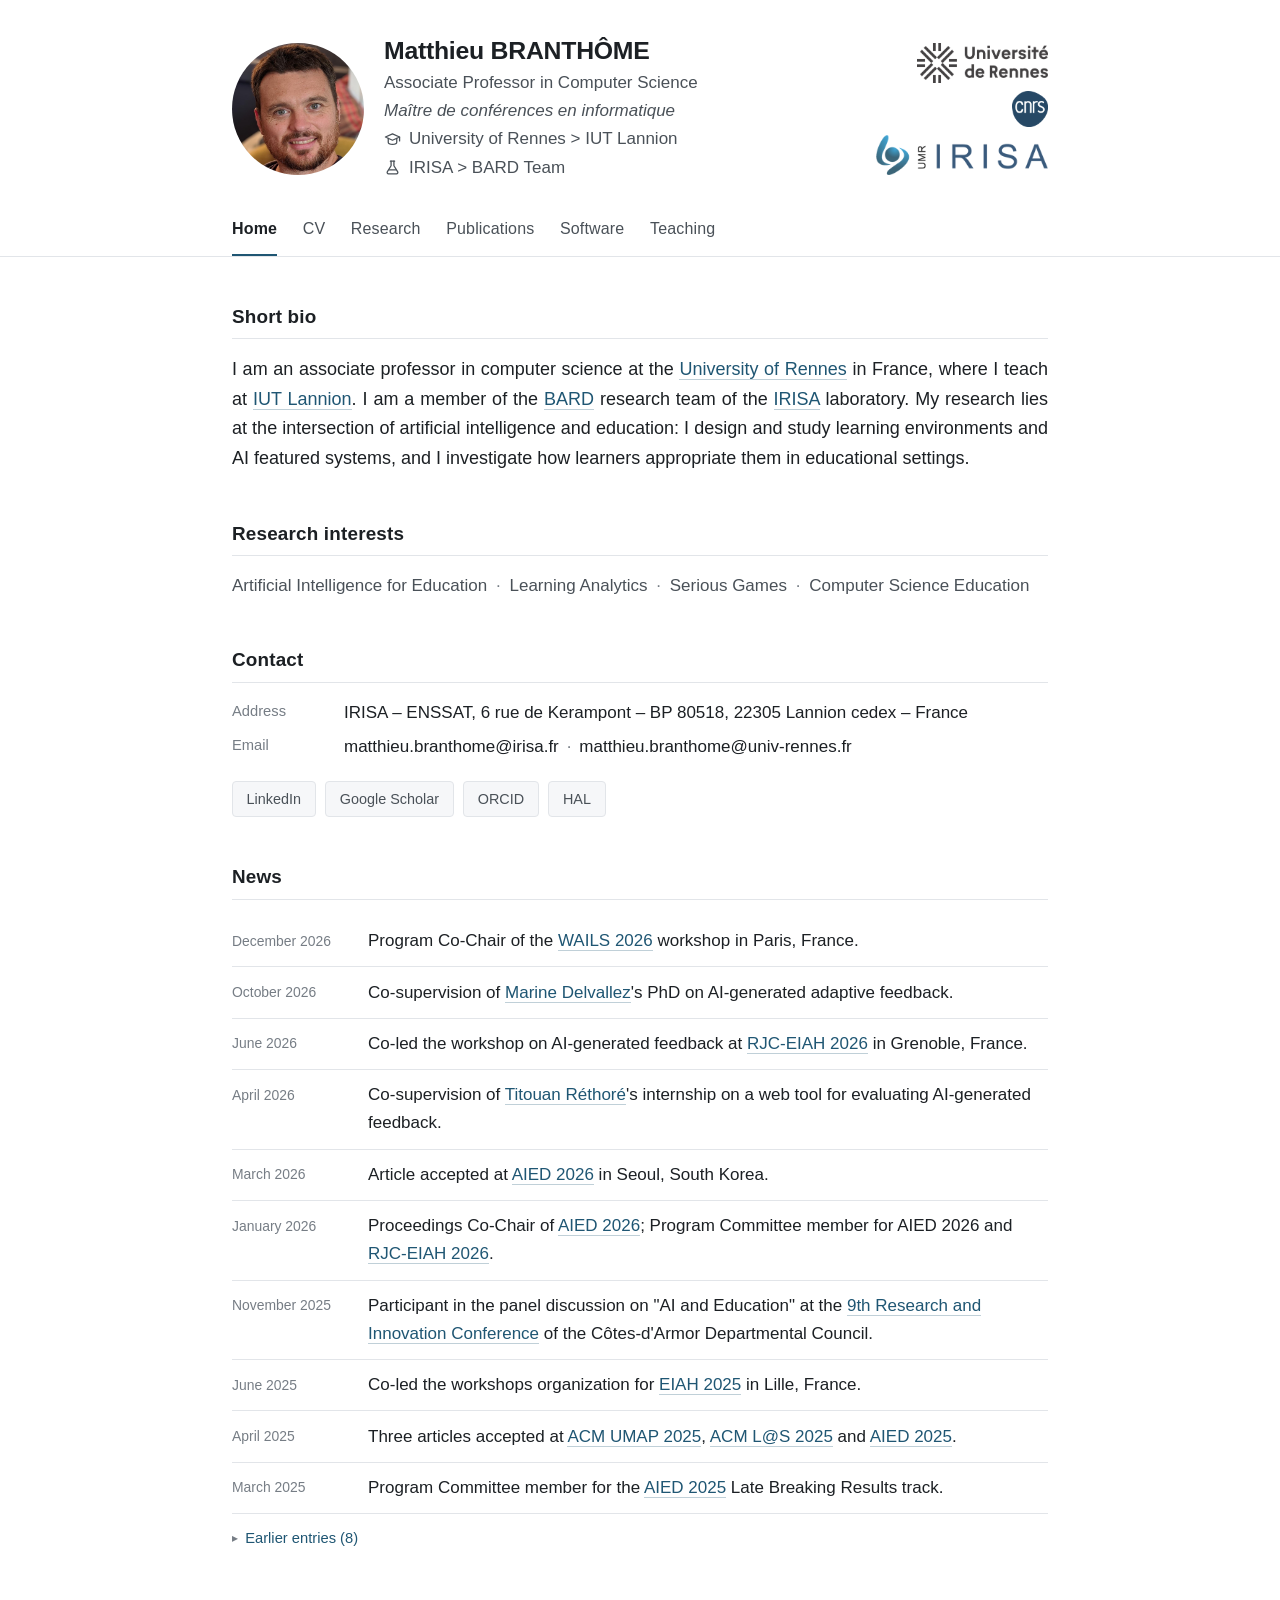
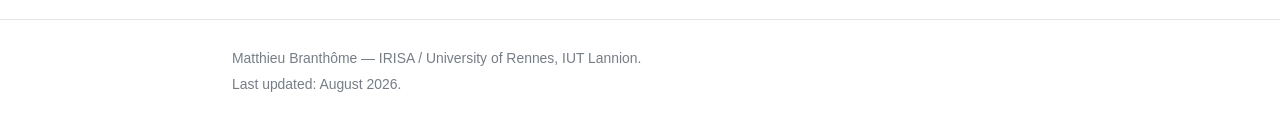
==== commit 71136fc1: "Enlarge header logos, swap affiliation lines, remove duplicated CSS rules" ====
--- a/index.html
+++ b/index.html
@@ -85,8 +85,8 @@
         <p class="role">
           <span>Associate Professor in Computer Science</span>
           <span><em>Maître de conférences en informatique</em></span>
+          <span class="aff teaching">University of Rennes &gt; IUT Lannion</span>
           <span class="aff research">IRISA &gt; BARD Team</span>
-          <span class="aff teaching">University of Rennes &gt; IUT Lannion</span>
         </p>
       </div>
       <ul class="logos" aria-label="Institutions">
--- a/style.css
+++ b/style.css
@@ -533,7 +533,7 @@
   flex-direction: column;
   align-items: flex-end;
   justify-content: center;
-  gap: 0.6rem;
+  gap: 0.5rem;
   margin: 0 0 0 auto;
   padding: 0;
 }
@@ -551,7 +551,7 @@
 
 .identity .logos img {
   display: block;
-  height: 27px;
+  height: 40px;
   width: auto;
   object-fit: contain;
   border-radius: 0;
@@ -559,7 +559,7 @@
 }
 
 /* marque compacte : légèrement réduite pour équilibrer le poids visuel */
-.identity .logos img.mark { height: 24px; }
+.identity .logos img.mark { height: 36px; }
 
 @media (max-width: 52rem) {
   .identity .logos {
@@ -573,132 +573,6 @@
   .identity .logos img.mark { height: 24px; }
 }
 
-/* ---------- Affiliation lines with icons ---------- */
-
-.identity .role .aff {
-  display: flex;
-  align-items: center;
-  gap: 0.45rem;
-}
-
-.identity .role .aff::before {
-  content: "";
-  flex: none;
-  width: 1.05em;
-  height: 1.05em;
-  background-position: center;
-  background-repeat: no-repeat;
-  background-size: contain;
-}
-
-.identity .role .aff.research::before {
-  background-image: url("data:image/svg+xml,<svg%20xmlns='http://www.w3.org/2000/svg'%20viewBox='0%200%2024%2024'%20fill='none'%20stroke='%234a5158'%20stroke-width='1.8'%20stroke-linecap='round'%20stroke-linejoin='round'><path%20d='M9%203h6'/><path%20d='M10%203v6.5L4.6%2018.2A2%202%200%200%200%206.3%2021h11.4a2%202%200%200%200%201.7-2.8L14%209.5V3'/><path%20d='M7.5%2015.5h9'/></svg>");
-}
-
-.identity .role .aff.teaching::before {
-  background-image: url("data:image/svg+xml,<svg%20xmlns='http://www.w3.org/2000/svg'%20viewBox='0%200%2024%2024'%20fill='none'%20stroke='%234a5158'%20stroke-width='1.8'%20stroke-linecap='round'%20stroke-linejoin='round'><path%20d='M12%204%202%208.5%2012%2013l10-4.5L12%204Z'/><path%20d='M6%2010.5V16c0%201.7%202.7%203%206%203s6-1.3%206-3v-5.5'/><path%20d='M22%208.5V14'/></svg>");
-}
-
-/* ---------- Justified running text ---------- */
-
-main section > p,
-.entry > p:not(.where) {
-  text-align: justify;
-  -webkit-hyphens: auto;
-  hyphens: auto;
-}
-
-@media (max-width: 34rem) {
-  main section > p,
-  .entry > p:not(.where) { text-align: left; }
-}
-
-/* ---------- Teaching responsibilities ---------- */
-
-.entry h3.resp-title {
-  font-size: 17px;
-  margin: 1.15rem 0 0.4rem;
-}
-
-ul.plain.resp { margin-bottom: 0; }
-
-ul.plain.resp > li {
-  display: flex;
-  justify-content: space-between;
-  align-items: baseline;
-  gap: 1rem;
-}
-
-ul.plain.resp .when {
-  color: var(--ink-faint);
-  font-size: 0.87rem;
-  font-variant-numeric: tabular-nums;
-  white-space: nowrap;
-}
-
-.contact dd.mails > span:not(.mail) { color: var(--ink-faint); margin: 0 0.2rem; }
-
-/* ---------- Course tables: same column grid on every table ---------- */
-
-table.courses { table-layout: fixed; }
-
-table.courses th:nth-child(2),
-table.courses td:nth-child(2) { width: 11.5rem; }
-
-table.courses th:nth-child(3),
-table.courses td:nth-child(3) { width: 8rem; }
-
-@media (max-width: 34rem) {
-  table.courses th:nth-child(2),
-  table.courses td:nth-child(2) { width: 7.5rem; }
-  table.courses th:nth-child(3),
-  table.courses td:nth-child(3) { width: 5.5rem; }
-}
-
-/* ---------- Institutional logos in the header ---------- */
-
-.identity .logos {
-  list-style: none;
-  display: flex;
-  align-items: center;
-  gap: 1.5rem;
-  margin: 0 0 0 auto;
-  padding: 0;
-}
-
-.identity .logos li { flex: none; }
-
-.identity .logos a {
-  display: block;
-  border-bottom: 0;
-  opacity: 0.85;
-  transition: opacity 0.15s ease;
-}
-
-.identity .logos a:hover { opacity: 1; }
-
-.identity .logos img {
-  display: block;
-  height: 30px;
-  width: auto;
-  object-fit: contain;
-  border-radius: 0;
-  background: none;
-}
-
-/* marque compacte : légèrement réduite pour équilibrer le poids visuel */
-.identity .logos img.mark { height: 27px; }
-
-@media (max-width: 52rem) {
-  .identity .logos {
-    margin: 0.4rem 0 0;
-    gap: 1.5rem;
-    width: 100%;
-  }
-  .identity .logos img { height: 27px; }
-  .identity .logos img.mark { height: 24px; }
-}
-
 /* ---------- E-mail addresses assembled in CSS (anti-harvesting) ---------- */
 
 .mail i { font-style: normal; }
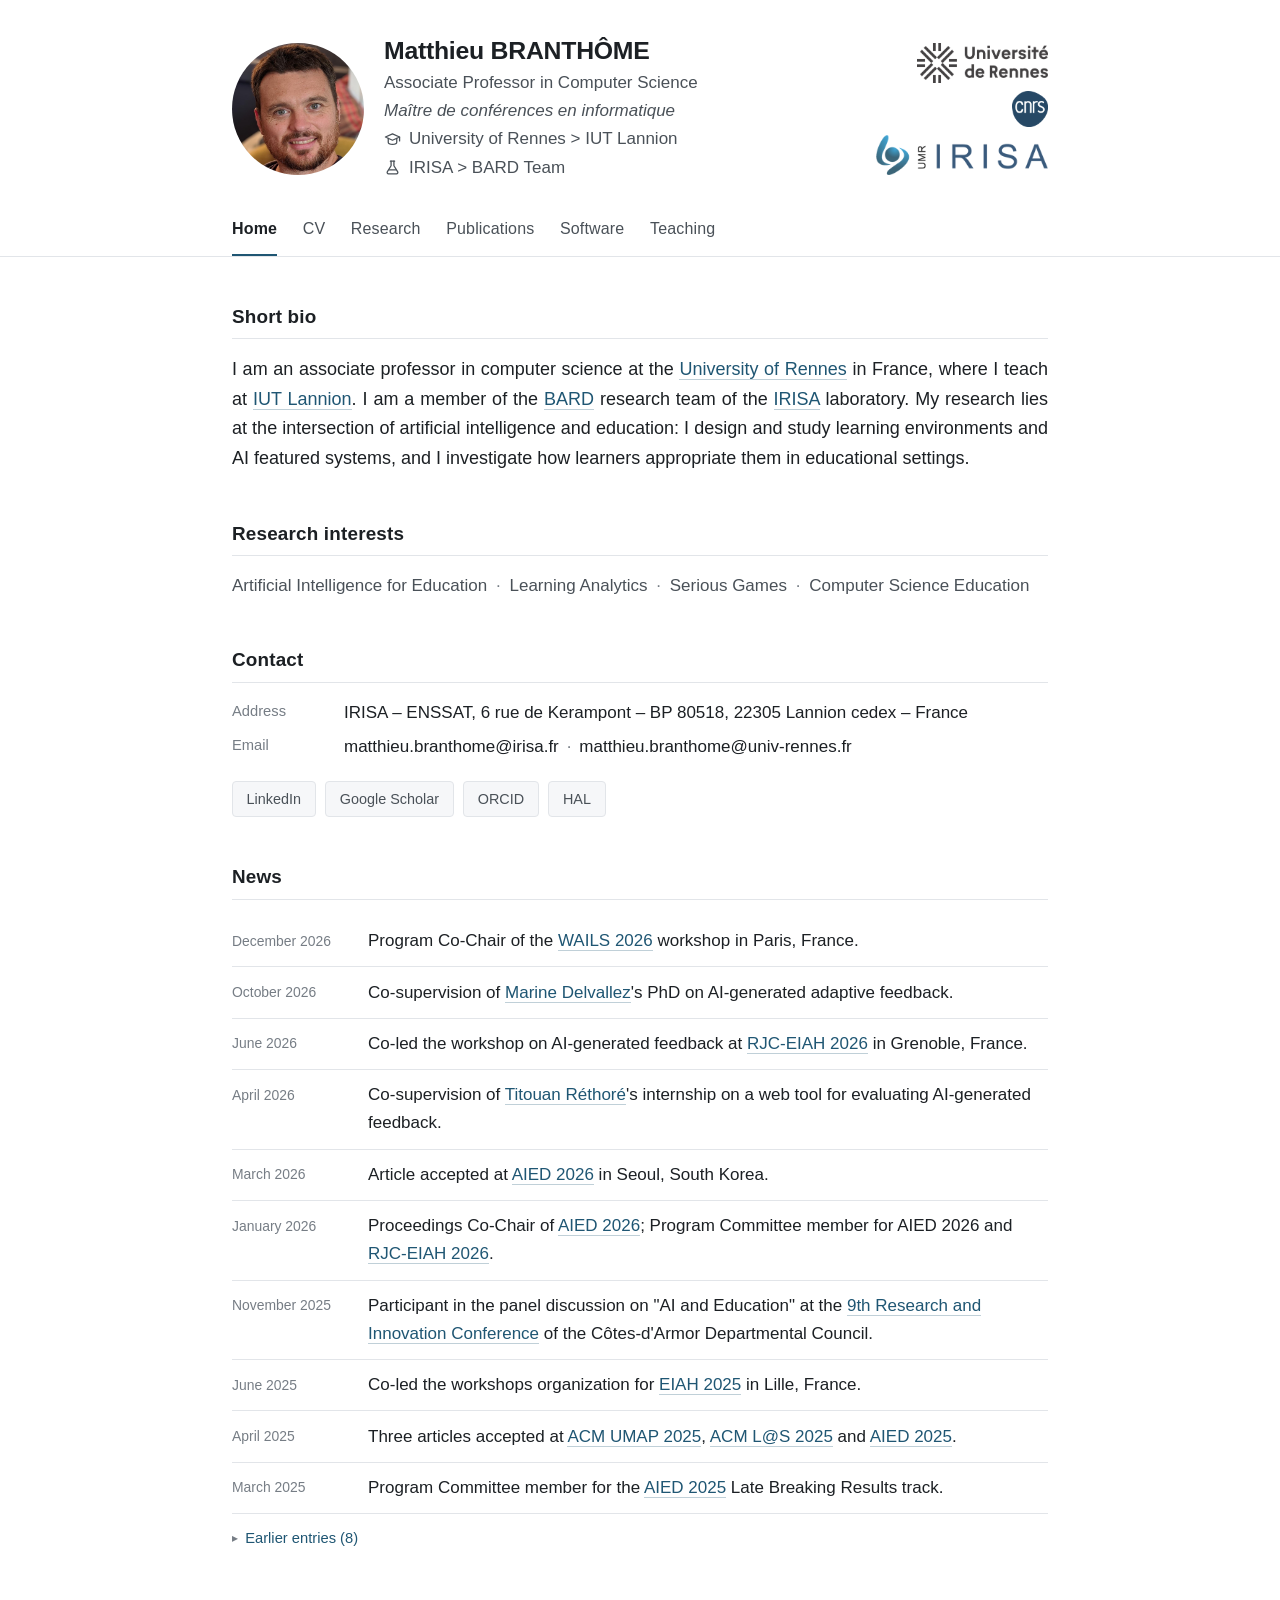
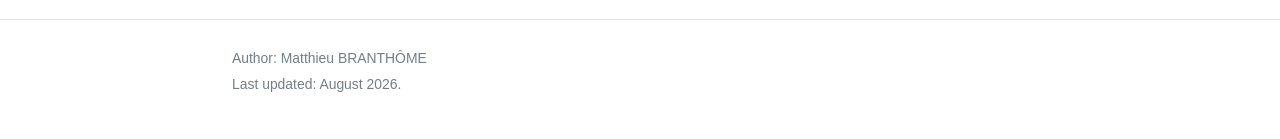
==== commit 91824cea: "Simplify footer to author name and last-updated date" ====
--- a/index.html
+++ b/index.html
@@ -311,7 +311,7 @@
 
 <footer class="site-footer">
   <div class="wrap">
-    <p>Matthieu Branthôme — IRISA / University of Rennes, IUT Lannion.</p>
+    <p>Author: Matthieu BRANTHÔME</p>
     <p>Last updated: August 2026.</p>
   </div>
 </footer>
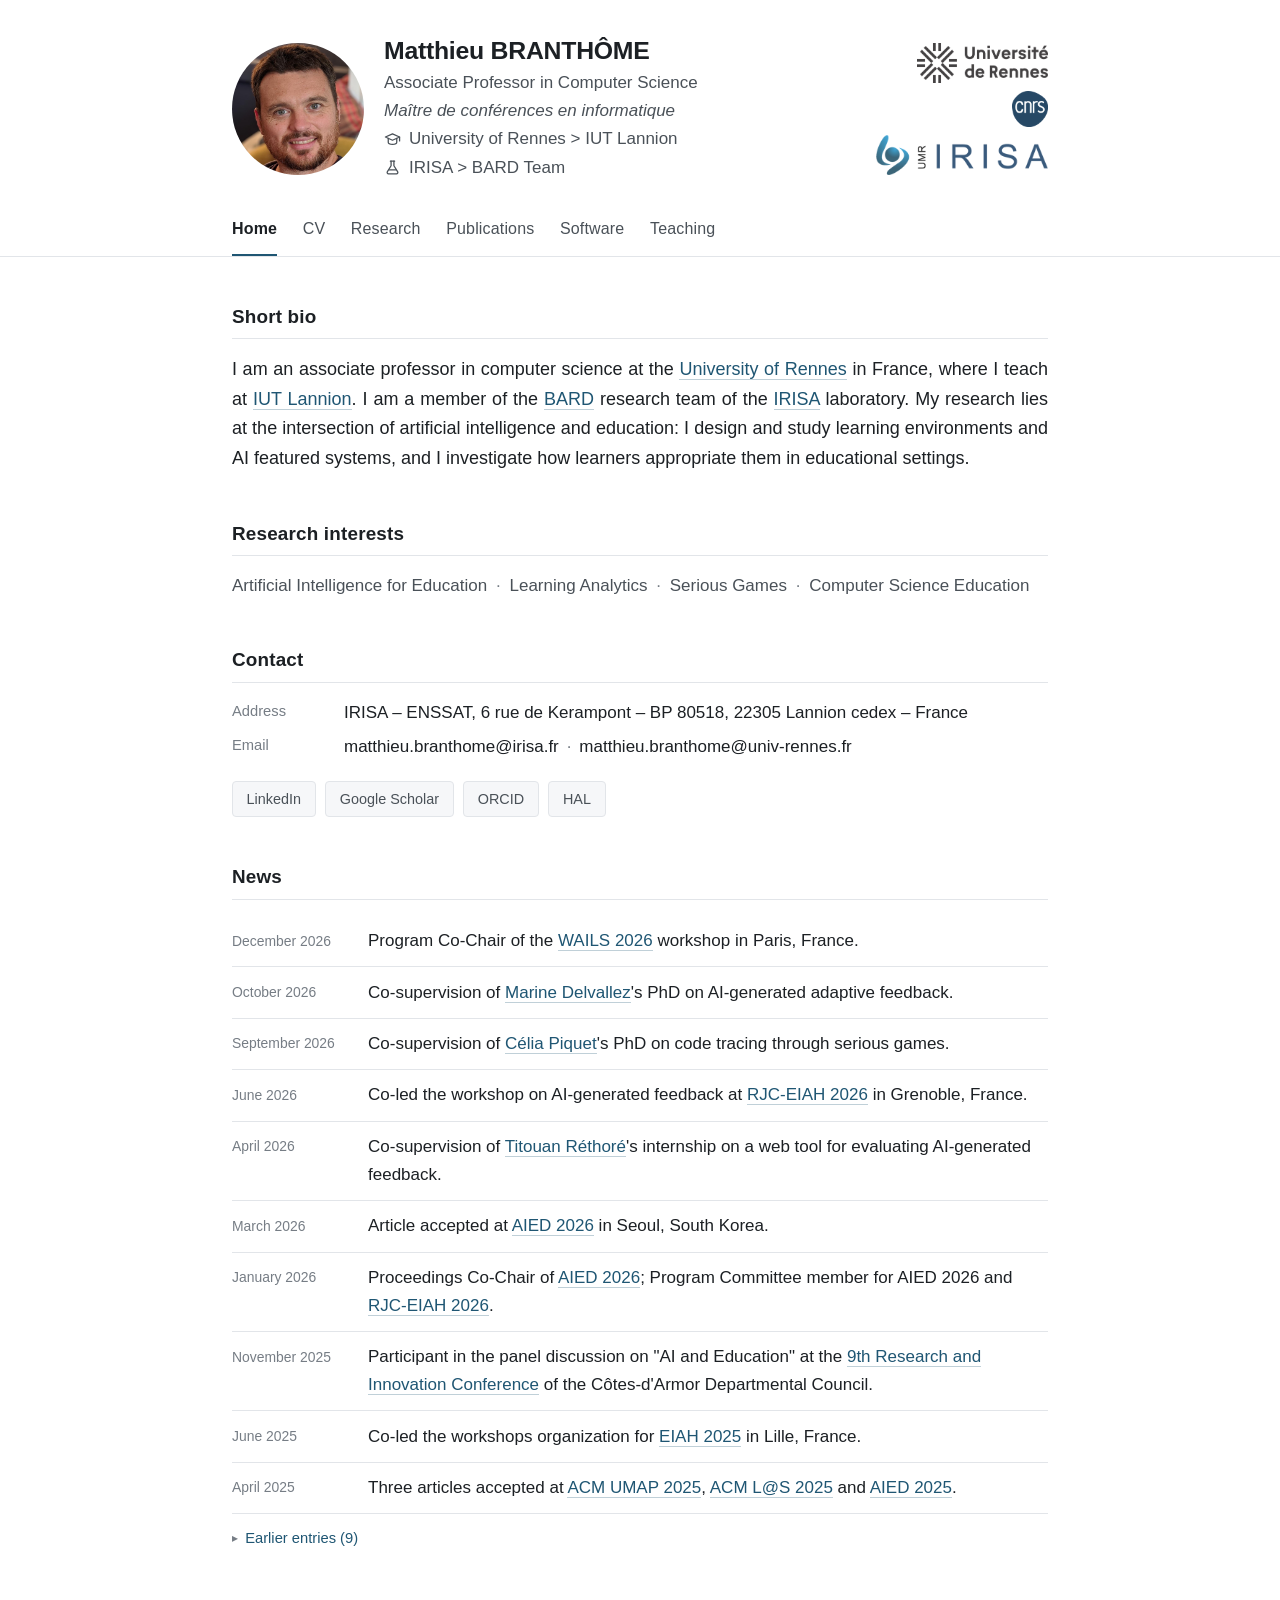
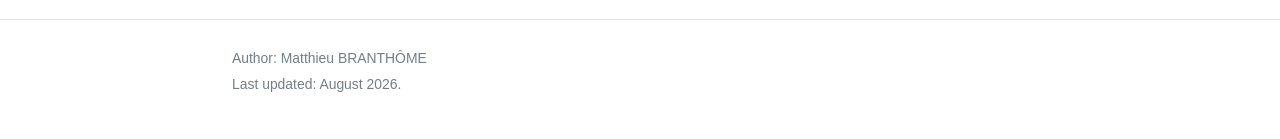
==== commit 201ad379: "Add Célia Piquet PhD co-supervision" ====
--- a/index.html
+++ b/index.html
@@ -175,6 +175,14 @@
           </div>
         </li>
         <li>
+          <time datetime="2026-09">September 2026</time>
+          <div>
+            Co-supervision of
+            <a href="https://www.linkedin.com/in/cpiquet/" target="_blank" rel="noopener">Célia Piquet</a>'s
+            PhD on code tracing through serious games.
+          </div>
+        </li>
+        <li>
           <time datetime="2026-06">June 2026</time>
           <div>
             Co-led the workshop on AI-generated feedback at
@@ -231,18 +239,18 @@
             <a href="https://aied2025.itd.cnr.it/" target="_blank" rel="noopener">AIED 2025</a>.
           </div>
         </li>
-        <li>
-          <time datetime="2025-03">March 2025</time>
-          <div>
-            Program Committee member for the
-            <a href="https://aied2025.itd.cnr.it/" target="_blank" rel="noopener">AIED 2025</a> Late Breaking Results track.
-          </div>
-        </li>
       </ul>
 
       <details class="news-more">
-        <summary>Earlier entries (8)</summary>
+        <summary>Earlier entries (9)</summary>
         <ul class="news">
+          <li>
+            <time datetime="2025-03">March 2025</time>
+            <div>
+              Program Committee member for the
+              <a href="https://aied2025.itd.cnr.it/" target="_blank" rel="noopener">AIED 2025</a> Late Breaking Results track.
+            </div>
+          </li>
           <li>
             <time datetime="2024-10">October 2024</time>
             <div>
--- a/style.css
+++ b/style.css
@@ -610,3 +610,19 @@
 ol.pubs.c > li::before { content: "[C" counter(pub) "]"; }
 ol.pubs.w > li::before { content: "[W" counter(pub) "]"; }
 ol.pubs.t > li::before { content: "[T" counter(pub) "]"; }
+
+/* ---------- Venue ranking badge ---------- */
+
+.rank {
+  display: inline-block;
+  font-size: 0.78rem;
+  font-weight: 600;
+  letter-spacing: 0.03em;
+  color: var(--accent);
+  background: var(--bg-soft);
+  border: 1px solid var(--rule);
+  border-radius: 3px;
+  padding: 0.05rem 0.4rem;
+  vertical-align: 0.08em;
+  white-space: nowrap;
+}
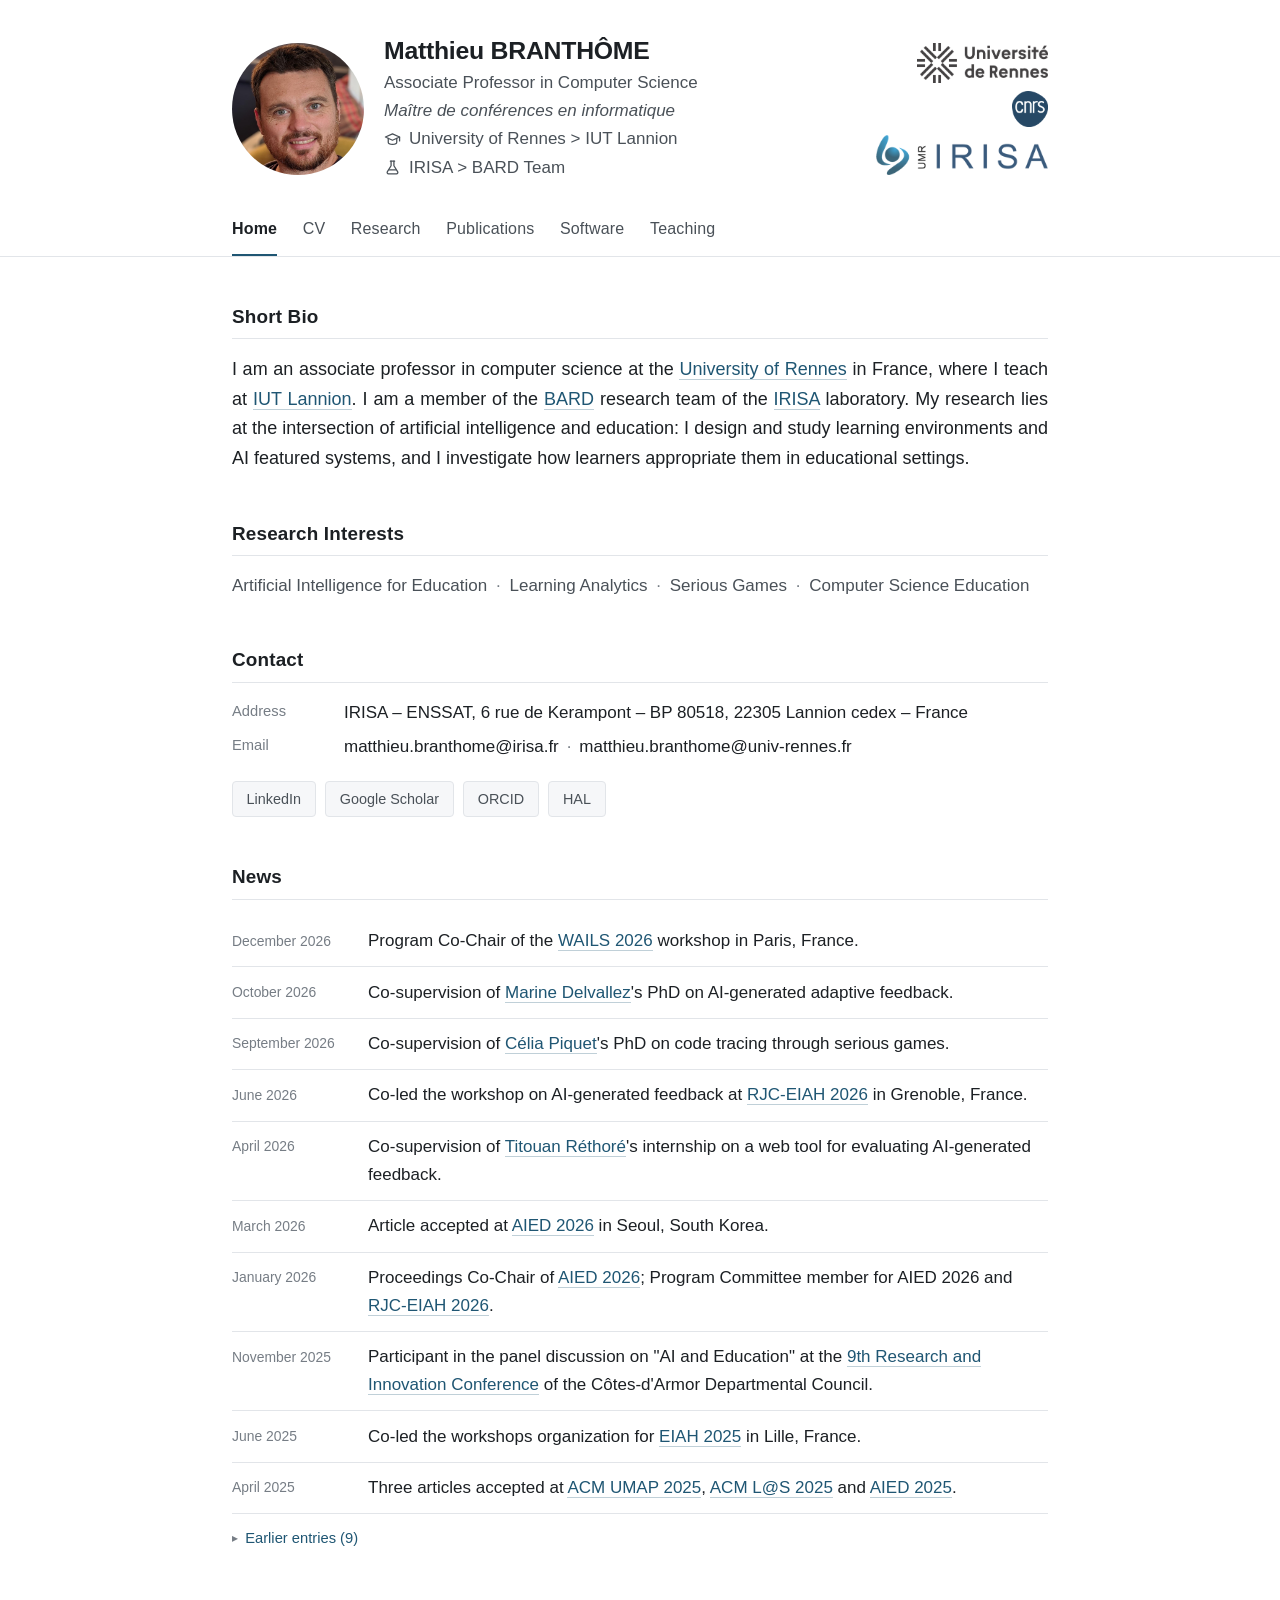
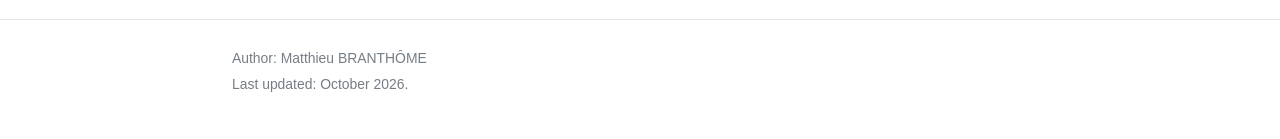
==== commit f723cdbd: "Use en dashes in titles; new home title; switch to US English and Title Case headings; Software, Res" ====
--- a/index.html
+++ b/index.html
@@ -3,16 +3,16 @@
 <head>
 <meta charset="utf-8">
 <meta name="viewport" content="width=device-width, initial-scale=1">
-<title>Matthieu Branthôme — Associate Professor, IRISA / University of Rennes</title>
+<title>Matthieu Branthôme – Research Page</title>
 <meta name="description" content="Matthieu Branthôme, Associate Professor in Computer Science at the University of Rennes (IUT Lannion), member of the BARD team at IRISA. Artificial Intelligence for Education, Learning Analytics, Serious Games, Computer Science Education.">
 <meta name="author" content="Matthieu Branthôme">
 <link rel="canonical" href="https://people.irisa.fr/Matthieu.Branthome/">
 <meta property="og:type" content="profile">
-<meta property="og:title" content="Matthieu Branthôme — Associate Professor, IRISA / University of Rennes">
+<meta property="og:title" content="Matthieu Branthôme – Associate Professor, IRISA / University of Rennes">
 <meta property="og:description" content="Matthieu Branthôme, Associate Professor in Computer Science at the University of Rennes (IUT Lannion), member of the BARD team at IRISA. Artificial Intelligence for Education, Learning Analytics, Serious Games, Computer Science Education.">
 <meta property="og:url" content="https://people.irisa.fr/Matthieu.Branthome/">
 <meta property="og:image" content="https://people.irisa.fr/Matthieu.Branthome/photo.jpg">
-<meta property="og:locale" content="en_GB">
+<meta property="og:locale" content="en_US">
 <meta property="og:site_name" content="Matthieu Branthôme">
 <meta name="twitter:card" content="summary">
 <script type="application/ld+json">
@@ -29,7 +29,7 @@
   "image": "https://people.irisa.fr/Matthieu.Branthome/photo.jpg",
   "worksFor": {
     "@type": "ResearchOrganization",
-    "name": "IRISA — BARD team",
+    "name": "IRISA – BARD team",
     "url": "https://www-bard.irisa.fr/"
   },
   "affiliation": [
@@ -64,7 +64,7 @@
   "identifier": "https://orcid.org/0000-0002-9795-0760",
   "sameAs": [
     "https://orcid.org/0000-0002-9795-0760",
-    "https://scholar.google.com/citations?user=osJZPW0AAAAJ&hl=fr",
+    "https://scholar.google.com/citations?user=osJZPW0AAAAJ&hl=en",
     "https://cv.hal.science/matthieu-branthome",
     "https://www.linkedin.com/in/matthieu-branthome/",
     "https://www-bard.irisa.fr/team-members/"
@@ -112,7 +112,7 @@
   <div class="wrap">
 
     <section>
-      <h2>Short bio</h2>
+      <h2>Short Bio</h2>
       <p class="lead">
         I am an associate professor in computer science at the
         <a href="https://www.univ-rennes.fr/" target="_blank" rel="noopener">University of Rennes</a> in France, where I
@@ -126,7 +126,7 @@
     </section>
 
     <section>
-      <h2>Research interests</h2>
+      <h2>Research Interests</h2>
       <ul class="interests">
         <li>Artificial Intelligence for Education</li>
         <li>Learning Analytics</li>
@@ -149,7 +149,7 @@
       </dl>
       <ul class="profiles">
         <li><a href="https://www.linkedin.com/in/matthieu-branthome/" target="_blank" rel="noopener">LinkedIn</a></li>
-        <li><a href="https://scholar.google.com/citations?user=osJZPW0AAAAJ&amp;hl=fr" target="_blank" rel="noopener">Google Scholar</a></li>
+        <li><a href="https://scholar.google.com/citations?user=osJZPW0AAAAJ&amp;hl=en" target="_blank" rel="noopener">Google Scholar</a></li>
         <li><a href="https://orcid.org/0000-0002-9795-0760" target="_blank" rel="noopener">ORCID</a></li>
         <li><a href="https://cv.hal.science/matthieu-branthome" target="_blank" rel="noopener">HAL</a></li>
       </ul>
@@ -272,7 +272,7 @@
             <time datetime="2024-06">June 2024</time>
             <div>
               Co-led the workshop on practical statistics for TEL at
-              <a href="https://rjc2024.sciencesconf.org/" target="_blank" rel="noopener">RJC-EIAH</a> in Laval, France.
+              <a href="https://rjc2024.sciencesconf.org/" target="_blank" rel="noopener">RJC-EIAH 2024</a> in Laval, France.
             </div>
           </li>
           <li>
@@ -320,7 +320,7 @@
 <footer class="site-footer">
   <div class="wrap">
     <p>Author: Matthieu BRANTHÔME</p>
-    <p>Last updated: August 2026.</p>
+    <p>Last updated: October 2026.</p>
   </div>
 </footer>
 
--- a/style.css
+++ b/style.css
@@ -1,5 +1,5 @@
 /* ------------------------------------------------------------------
-   Matthieu Branthôme — personal research page
+   Matthieu Branthôme – personal research page
    Single stylesheet shared by every page.
    No external dependencies: works offline and on a static WebDAV space.
    ------------------------------------------------------------------ */
@@ -235,6 +235,10 @@
 
 .entry-head h3 { margin: 0; color: var(--ink); font-size: 17px; }
 
+.entry-head h3 .h-plain { font-weight: 400; }
+
+.entry-head h3 .h-note { font-weight: 400; color: var(--ink-soft); }
+
 .entry-head .when {
   color: var(--ink-faint);
   font-size: 0.87rem;
@@ -286,6 +290,8 @@
   color: var(--ink-soft);
   font-variant-numeric: tabular-nums;
 }
+
+.legend { margin: 1rem 0 0; color: var(--ink-faint); font-size: 13.9px; }
 
 /* ---------- Callout box ---------- */
 
